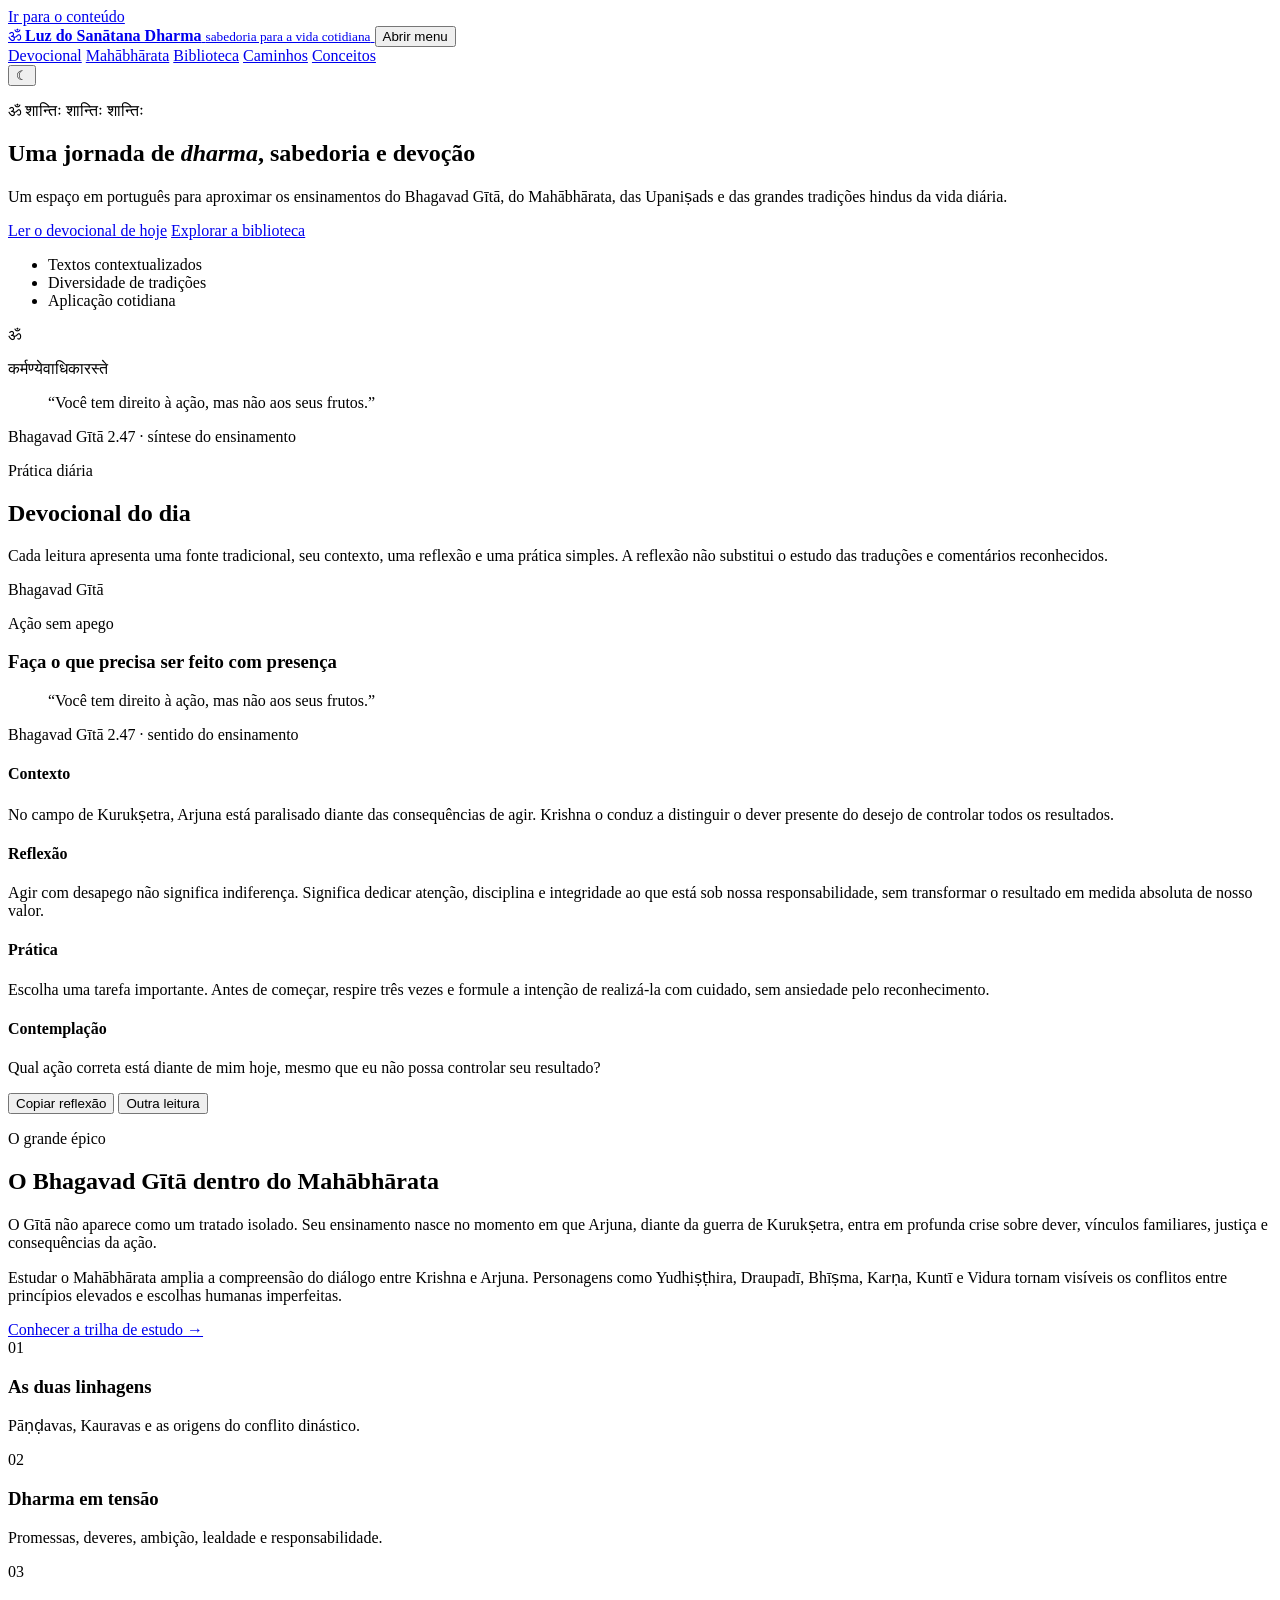
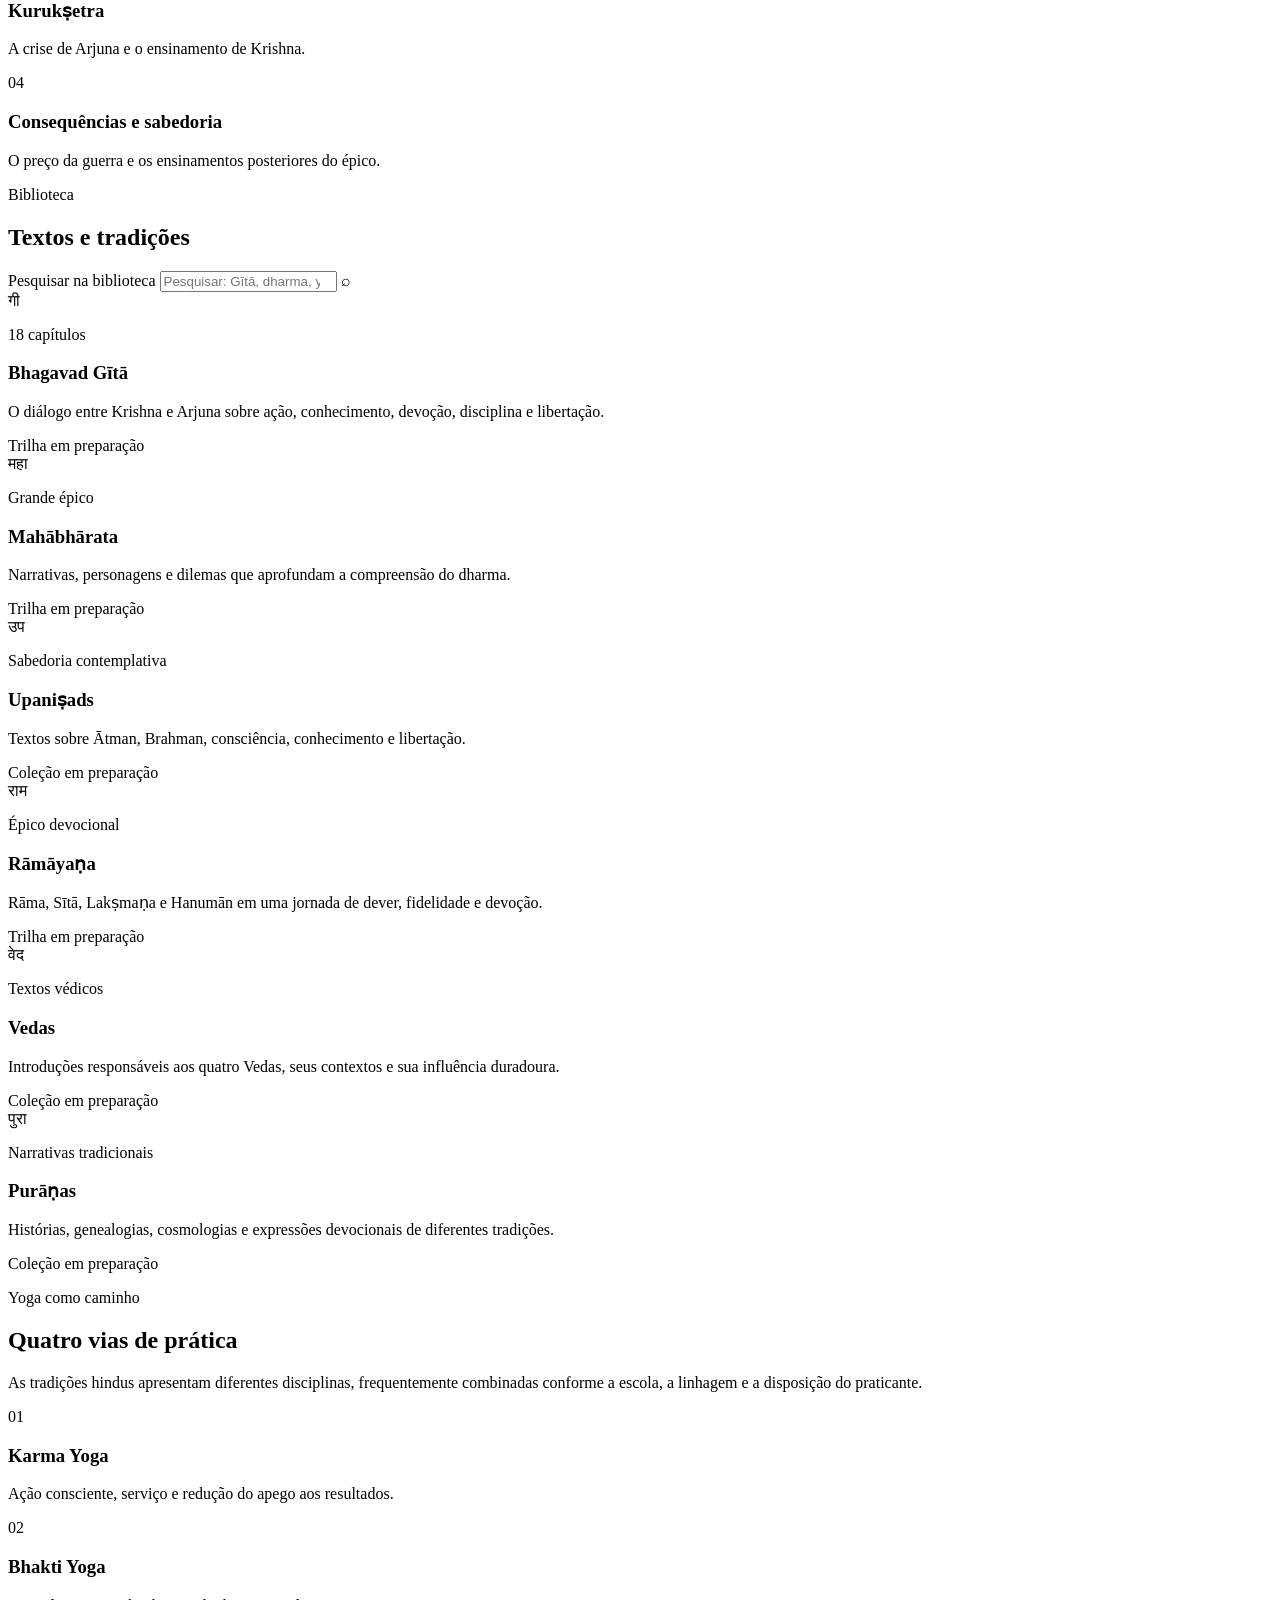
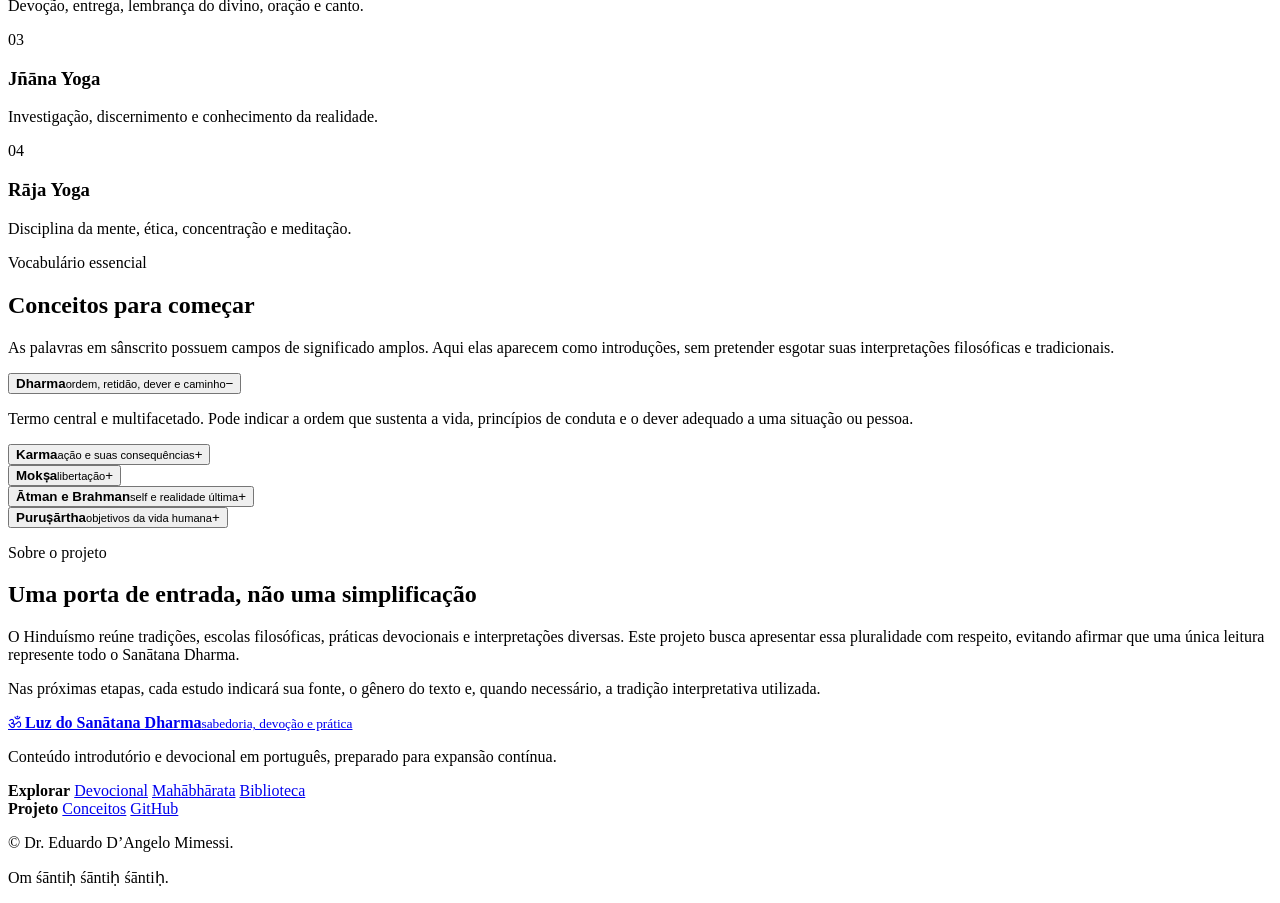
==== docs/index.html @ eaec91a0 "Cria a página inicial do portal hinduísta" ====
<!doctype html>
<html lang="pt-BR" data-theme="light">
<head>
  <meta charset="utf-8">
  <meta name="viewport" content="width=device-width, initial-scale=1">
  <meta name="theme-color" content="#5b1f2a">
  <meta name="description" content="Luz do Sanātana Dharma: devocionais e estudos sobre o Bhagavad Gītā, o Mahābhārata, as Upaniṣads, o Rāmāyaṇa e os caminhos do Hinduísmo.">
  <meta name="author" content="Dr. Eduardo D’Angelo Mimessi">
  <meta property="og:title" content="Luz do Sanātana Dharma">
  <meta property="og:description" content="Sabedoria hindu para estudo, devoção e prática cotidiana.">
  <meta property="og:type" content="website">
  <meta property="og:locale" content="pt_BR">
  <title>Luz do Sanātana Dharma</title>
  <link rel="manifest" href="manifest.webmanifest">
  <link rel="icon" href="icon.svg" type="image/svg+xml">
  <link rel="stylesheet" href="styles.css">
  <script defer src="app.js"></script>
</head>
<body>
  <a class="skip-link" href="#conteudo">Ir para o conteúdo</a>

  <header class="site-header" id="inicio">
    <div class="header-inner container">
      <a class="brand" href="#inicio" aria-label="Página inicial do Luz do Sanātana Dharma">
        <span class="brand-mark" aria-hidden="true">ॐ</span>
        <span>
          <strong>Luz do Sanātana Dharma</strong>
          <small>sabedoria para a vida cotidiana</small>
        </span>
      </a>

      <button class="menu-button" type="button" aria-controls="main-nav" aria-expanded="false">
        <span></span><span></span><span></span>
        <span class="sr-only">Abrir menu</span>
      </button>

      <nav class="main-nav" id="main-nav" aria-label="Navegação principal">
        <a href="#devocional">Devocional</a>
        <a href="#mahabharata">Mahābhārata</a>
        <a href="#biblioteca">Biblioteca</a>
        <a href="#caminhos">Caminhos</a>
        <a href="#conceitos">Conceitos</a>
      </nav>

      <button class="theme-button" type="button" aria-label="Alternar tema claro e escuro" title="Alternar tema">
        <span class="theme-icon" aria-hidden="true">☾</span>
      </button>
    </div>
  </header>

  <main id="conteudo">
    <section class="hero" aria-labelledby="hero-title">
      <div class="hero-pattern" aria-hidden="true"></div>
      <div class="container hero-grid">
        <div class="hero-copy">
          <p class="eyebrow">ॐ शान्तिः शान्तिः शान्तिः</p>
          <h1 id="hero-title">Uma jornada de <em>dharma</em>, sabedoria e devoção</h1>
          <p class="hero-lead">Um espaço em português para aproximar os ensinamentos do Bhagavad Gītā, do Mahābhārata, das Upaniṣads e das grandes tradições hindus da vida diária.</p>
          <div class="hero-actions">
            <a class="button button-primary" href="#devocional">Ler o devocional de hoje</a>
            <a class="button button-secondary" href="#biblioteca">Explorar a biblioteca</a>
          </div>
          <ul class="hero-principles" aria-label="Princípios do projeto">
            <li>Textos contextualizados</li>
            <li>Diversidade de tradições</li>
            <li>Aplicação cotidiana</li>
          </ul>
        </div>

        <aside class="hero-card" aria-label="Ensinamento em destaque">
          <div class="mandala" aria-hidden="true"><span>ॐ</span></div>
          <p class="sanskrit">कर्मण्येवाधिकारस्ते</p>
          <blockquote>
            “Você tem direito à ação, mas não aos seus frutos.”
          </blockquote>
          <p class="reference">Bhagavad Gītā 2.47 · síntese do ensinamento</p>
        </aside>
      </div>
    </section>

    <section class="section devotional-section" id="devocional" aria-labelledby="devotional-title">
      <div class="container">
        <div class="section-heading">
          <div>
            <p class="eyebrow">Prática diária</p>
            <h2 id="devotional-title">Devocional do dia</h2>
          </div>
          <p class="section-intro">Cada leitura apresenta uma fonte tradicional, seu contexto, uma reflexão e uma prática simples. A reflexão não substitui o estudo das traduções e comentários reconhecidos.</p>
        </div>

        <article class="devotional-card" aria-live="polite">
          <div class="devotional-meta">
            <span class="tag" id="devotional-source">Bhagavad Gītā</span>
            <time id="devotional-date"></time>
          </div>
          <div class="devotional-content">
            <p class="devotional-kicker" id="devotional-theme">Ação sem apego</p>
            <h3 id="devotional-heading">Faça o que precisa ser feito com presença</h3>
            <blockquote id="devotional-verse">“Você tem direito à ação, mas não aos seus frutos.”</blockquote>
            <p class="verse-reference" id="devotional-reference">Bhagavad Gītā 2.47 · sentido do ensinamento</p>

            <div class="devotional-grid">
              <div>
                <h4>Contexto</h4>
                <p id="devotional-context">No campo de Kurukṣetra, Arjuna está paralisado diante das consequências de agir. Krishna o conduz a distinguir o dever presente do desejo de controlar todos os resultados.</p>
              </div>
              <div>
                <h4>Reflexão</h4>
                <p id="devotional-reflection">Agir com desapego não significa indiferença. Significa dedicar atenção, disciplina e integridade ao que está sob nossa responsabilidade, sem transformar o resultado em medida absoluta de nosso valor.</p>
              </div>
              <div>
                <h4>Prática</h4>
                <p id="devotional-practice">Escolha uma tarefa importante. Antes de começar, respire três vezes e formule a intenção de realizá-la com cuidado, sem ansiedade pelo reconhecimento.</p>
              </div>
              <div>
                <h4>Contemplação</h4>
                <p id="devotional-question">Qual ação correta está diante de mim hoje, mesmo que eu não possa controlar seu resultado?</p>
              </div>
            </div>
          </div>
          <div class="devotional-actions">
            <button class="button button-secondary" id="copy-devotional" type="button">Copiar reflexão</button>
            <button class="button button-ghost" id="next-devotional" type="button">Outra leitura</button>
          </div>
        </article>
      </div>
    </section>

    <section class="section epic-section" id="mahabharata" aria-labelledby="epic-title">
      <div class="container epic-grid">
        <div class="epic-copy">
          <p class="eyebrow">O grande épico</p>
          <h2 id="epic-title">O Bhagavad Gītā dentro do Mahābhārata</h2>
          <p>O Gītā não aparece como um tratado isolado. Seu ensinamento nasce no momento em que Arjuna, diante da guerra de Kurukṣetra, entra em profunda crise sobre dever, vínculos familiares, justiça e consequências da ação.</p>
          <p>Estudar o Mahābhārata amplia a compreensão do diálogo entre Krishna e Arjuna. Personagens como Yudhiṣṭhira, Draupadī, Bhīṣma, Karṇa, Kuntī e Vidura tornam visíveis os conflitos entre princípios elevados e escolhas humanas imperfeitas.</p>
          <a class="text-link" href="#biblioteca">Conhecer a trilha de estudo <span aria-hidden="true">→</span></a>
        </div>

        <div class="epic-timeline" aria-label="Trilha introdutória do Mahābhārata">
          <article>
            <span>01</span>
            <div><h3>As duas linhagens</h3><p>Pāṇḍavas, Kauravas e as origens do conflito dinástico.</p></div>
          </article>
          <article>
            <span>02</span>
            <div><h3>Dharma em tensão</h3><p>Promessas, deveres, ambição, lealdade e responsabilidade.</p></div>
          </article>
          <article>
            <span>03</span>
            <div><h3>Kurukṣetra</h3><p>A crise de Arjuna e o ensinamento de Krishna.</p></div>
          </article>
          <article>
            <span>04</span>
            <div><h3>Consequências e sabedoria</h3><p>O preço da guerra e os ensinamentos posteriores do épico.</p></div>
          </article>
        </div>
      </div>
    </section>

    <section class="section library-section" id="biblioteca" aria-labelledby="library-title">
      <div class="container">
        <div class="section-heading library-heading">
          <div>
            <p class="eyebrow">Biblioteca</p>
            <h2 id="library-title">Textos e tradições</h2>
          </div>
          <label class="search-field">
            <span class="sr-only">Pesquisar na biblioteca</span>
            <input id="library-search" type="search" placeholder="Pesquisar: Gītā, dharma, yoga…" autocomplete="off">
            <span aria-hidden="true">⌕</span>
          </label>
        </div>

        <div class="library-grid" id="library-grid">
          <article class="library-card" data-search="bhagavad gita gītā krishna arjuna yoga kurukshetra">
            <span class="card-symbol" aria-hidden="true">गी</span>
            <p class="card-label">18 capítulos</p>
            <h3>Bhagavad Gītā</h3>
            <p>O diálogo entre Krishna e Arjuna sobre ação, conhecimento, devoção, disciplina e libertação.</p>
            <span class="status">Trilha em preparação</span>
          </article>

          <article class="library-card" data-search="mahabharata mahābhārata pandavas kauravas draupadi bhishma karna vidura">
            <span class="card-symbol" aria-hidden="true">महा</span>
            <p class="card-label">Grande épico</p>
            <h3>Mahābhārata</h3>
            <p>Narrativas, personagens e dilemas que aprofundam a compreensão do dharma.</p>
            <span class="status">Trilha em preparação</span>
          </article>

          <article class="library-card" data-search="upanishads upaniṣads atman brahman vedanta conhecimento">
            <span class="card-symbol" aria-hidden="true">उप</span>
            <p class="card-label">Sabedoria contemplativa</p>
            <h3>Upaniṣads</h3>
            <p>Textos sobre Ātman, Brahman, consciência, conhecimento e libertação.</p>
            <span class="status">Coleção em preparação</span>
          </article>

          <article class="library-card" data-search="ramayana rāmāyaṇa rama sita hanuman lakshmana bhakti serviço">
            <span class="card-symbol" aria-hidden="true">राम</span>
            <p class="card-label">Épico devocional</p>
            <h3>Rāmāyaṇa</h3>
            <p>Rāma, Sītā, Lakṣmaṇa e Hanumān em uma jornada de dever, fidelidade e devoção.</p>
            <span class="status">Trilha em preparação</span>
          </article>

          <article class="library-card" data-search="vedas rig sama yajur atharva mantra ritual conhecimento">
            <span class="card-symbol" aria-hidden="true">वेद</span>
            <p class="card-label">Textos védicos</p>
            <h3>Vedas</h3>
            <p>Introduções responsáveis aos quatro Vedas, seus contextos e sua influência duradoura.</p>
            <span class="status">Coleção em preparação</span>
          </article>

          <article class="library-card" data-search="puranas purāṇas shiva vishnu devi histórias tradição">
            <span class="card-symbol" aria-hidden="true">पुरा</span>
            <p class="card-label">Narrativas tradicionais</p>
            <h3>Purāṇas</h3>
            <p>Histórias, genealogias, cosmologias e expressões devocionais de diferentes tradições.</p>
            <span class="status">Coleção em preparação</span>
          </article>
        </div>
        <p class="empty-state" id="library-empty" hidden>Nenhum item encontrado. Tente outra palavra.</p>
      </div>
    </section>

    <section class="section paths-section" id="caminhos" aria-labelledby="paths-title">
      <div class="container">
        <div class="section-heading">
          <div>
            <p class="eyebrow">Yoga como caminho</p>
            <h2 id="paths-title">Quatro vias de prática</h2>
          </div>
          <p class="section-intro">As tradições hindus apresentam diferentes disciplinas, frequentemente combinadas conforme a escola, a linhagem e a disposição do praticante.</p>
        </div>

        <div class="paths-grid">
          <article><span>01</span><h3>Karma Yoga</h3><p>Ação consciente, serviço e redução do apego aos resultados.</p></article>
          <article><span>02</span><h3>Bhakti Yoga</h3><p>Devoção, entrega, lembrança do divino, oração e canto.</p></article>
          <article><span>03</span><h3>Jñāna Yoga</h3><p>Investigação, discernimento e conhecimento da realidade.</p></article>
          <article><span>04</span><h3>Rāja Yoga</h3><p>Disciplina da mente, ética, concentração e meditação.</p></article>
        </div>
      </div>
    </section>

    <section class="section concepts-section" id="conceitos" aria-labelledby="concepts-title">
      <div class="container concepts-layout">
        <div class="concepts-intro">
          <p class="eyebrow">Vocabulário essencial</p>
          <h2 id="concepts-title">Conceitos para começar</h2>
          <p>As palavras em sânscrito possuem campos de significado amplos. Aqui elas aparecem como introduções, sem pretender esgotar suas interpretações filosóficas e tradicionais.</p>
        </div>

        <div class="accordion" data-accordion>
          <article class="accordion-item">
            <button type="button" aria-expanded="true"><span><strong>Dharma</strong><small>ordem, retidão, dever e caminho</small></span><span>−</span></button>
            <div class="accordion-panel"><p>Termo central e multifacetado. Pode indicar a ordem que sustenta a vida, princípios de conduta e o dever adequado a uma situação ou pessoa.</p></div>
          </article>
          <article class="accordion-item">
            <button type="button" aria-expanded="false"><span><strong>Karma</strong><small>ação e suas consequências</small></span><span>+</span></button>
            <div class="accordion-panel" hidden><p>Refere-se à ação e à relação entre escolhas, intenções e consequências. Não deve ser reduzido a uma ideia simples de punição ou recompensa imediata.</p></div>
          </article>
          <article class="accordion-item">
            <button type="button" aria-expanded="false"><span><strong>Mokṣa</strong><small>libertação</small></span><span>+</span></button>
            <div class="accordion-panel" hidden><p>Libertação do ciclo de saṃsāra. Sua compreensão varia entre escolas como Advaita, Viśiṣṭādvaita, Dvaita e outras.</p></div>
          </article>
          <article class="accordion-item">
            <button type="button" aria-expanded="false"><span><strong>Ātman e Brahman</strong><small>self e realidade última</small></span><span>+</span></button>
            <div class="accordion-panel" hidden><p>Conceitos fundamentais das Upaniṣads e do Vedānta, interpretados de maneiras distintas pelas diferentes escolas filosóficas.</p></div>
          </article>
          <article class="accordion-item">
            <button type="button" aria-expanded="false"><span><strong>Puruṣārtha</strong><small>objetivos da vida humana</small></span><span>+</span></button>
            <div class="accordion-panel" hidden><p>Dharma, artha, kāma e mokṣa formam um modelo tradicional para compreender dever, prosperidade, prazer legítimo e libertação.</p></div>
          </article>
        </div>
      </div>
    </section>

    <section class="section about-section" aria-labelledby="about-title">
      <div class="container about-card">
        <div>
          <p class="eyebrow">Sobre o projeto</p>
          <h2 id="about-title">Uma porta de entrada, não uma simplificação</h2>
        </div>
        <div>
          <p>O Hinduísmo reúne tradições, escolas filosóficas, práticas devocionais e interpretações diversas. Este projeto busca apresentar essa pluralidade com respeito, evitando afirmar que uma única leitura represente todo o Sanātana Dharma.</p>
          <p>Nas próximas etapas, cada estudo indicará sua fonte, o gênero do texto e, quando necessário, a tradição interpretativa utilizada.</p>
        </div>
      </div>
    </section>
  </main>

  <footer class="site-footer">
    <div class="container footer-grid">
      <div>
        <a class="brand footer-brand" href="#inicio">
          <span class="brand-mark" aria-hidden="true">ॐ</span>
          <span><strong>Luz do Sanātana Dharma</strong><small>sabedoria, devoção e prática</small></span>
        </a>
        <p>Conteúdo introdutório e devocional em português, preparado para expansão contínua.</p>
      </div>
      <nav aria-label="Links do rodapé">
        <strong>Explorar</strong>
        <a href="#devocional">Devocional</a>
        <a href="#mahabharata">Mahābhārata</a>
        <a href="#biblioteca">Biblioteca</a>
      </nav>
      <nav aria-label="Informações do projeto">
        <strong>Projeto</strong>
        <a href="#conceitos">Conceitos</a>
        <a href="https://github.com/edumimessi/luzdosanatanadharma" rel="noopener noreferrer">GitHub</a>
      </nav>
    </div>
    <div class="container footer-bottom">
      <p>© <span id="current-year"></span> Dr. Eduardo D’Angelo Mimessi.</p>
      <p>Om śāntiḥ śāntiḥ śāntiḥ.</p>
    </div>
  </footer>

  <div class="toast" id="toast" role="status" aria-live="polite"></div>
</body>
</html>
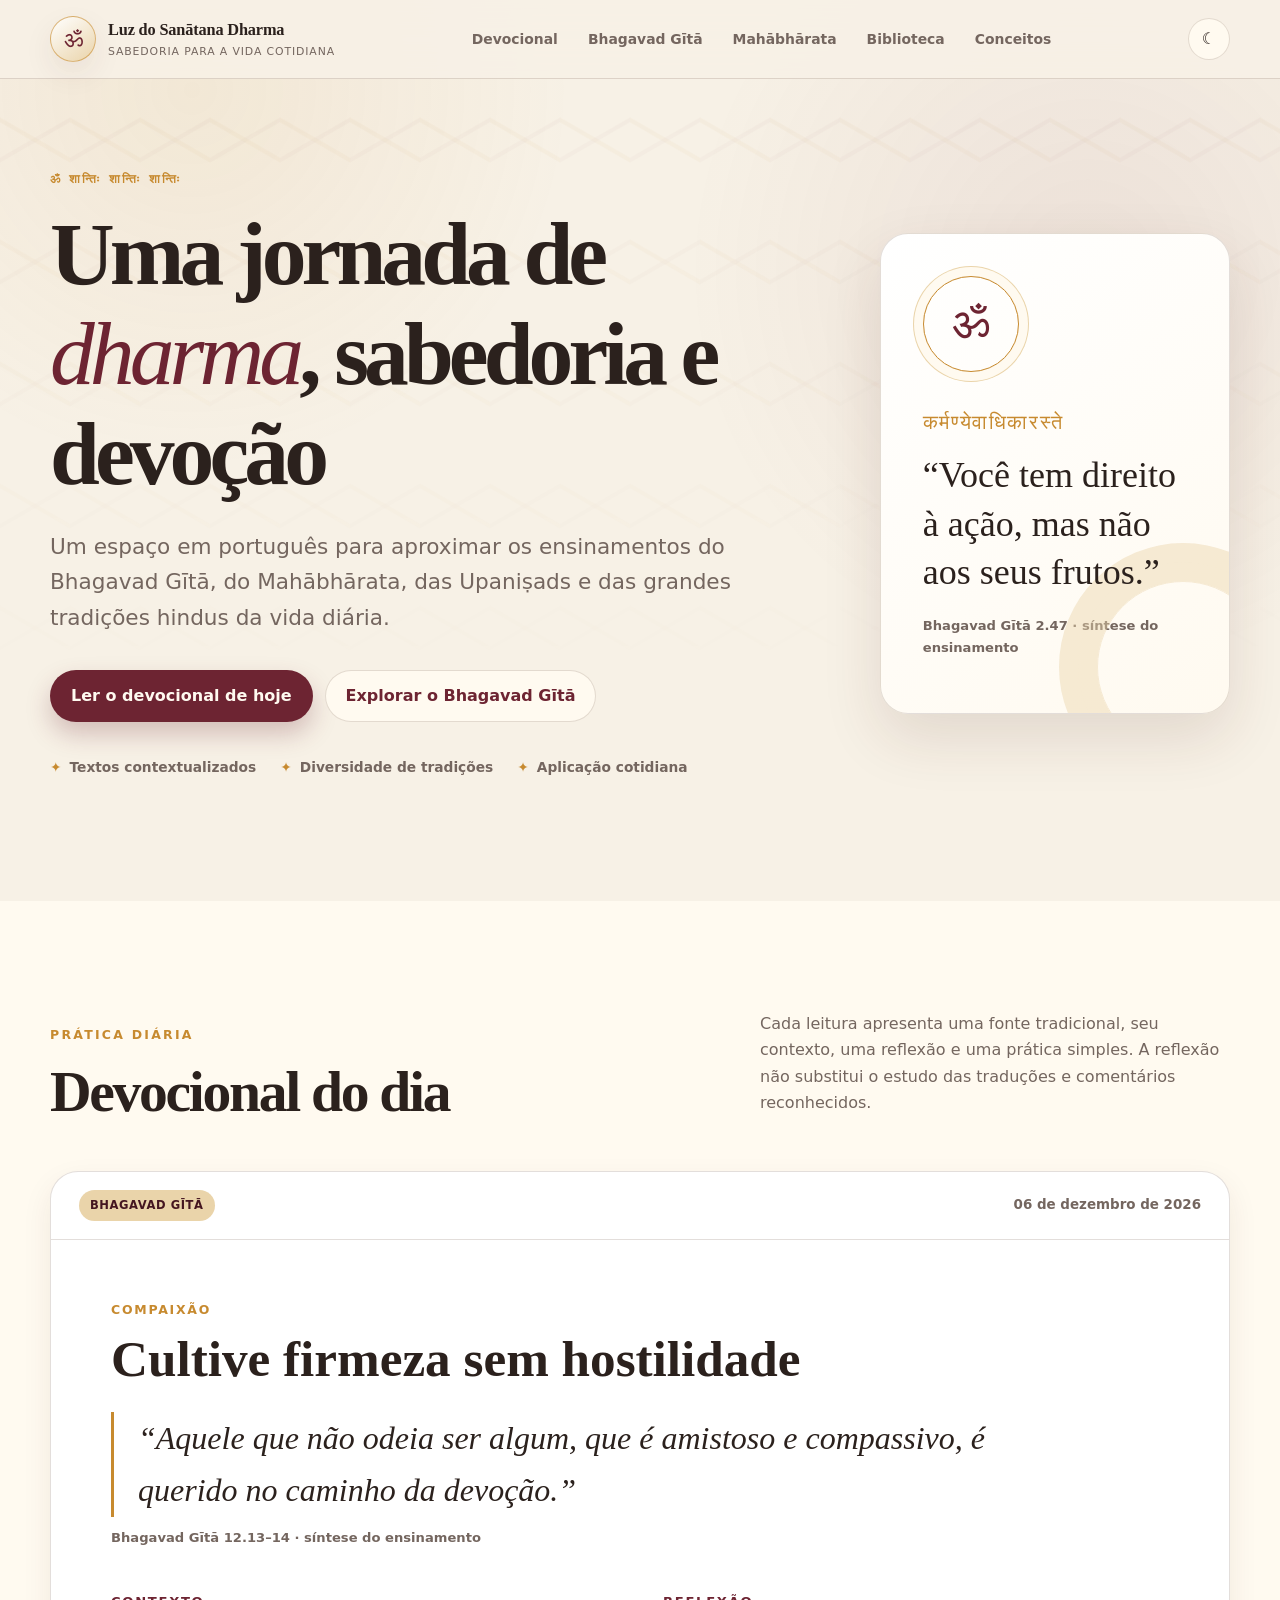
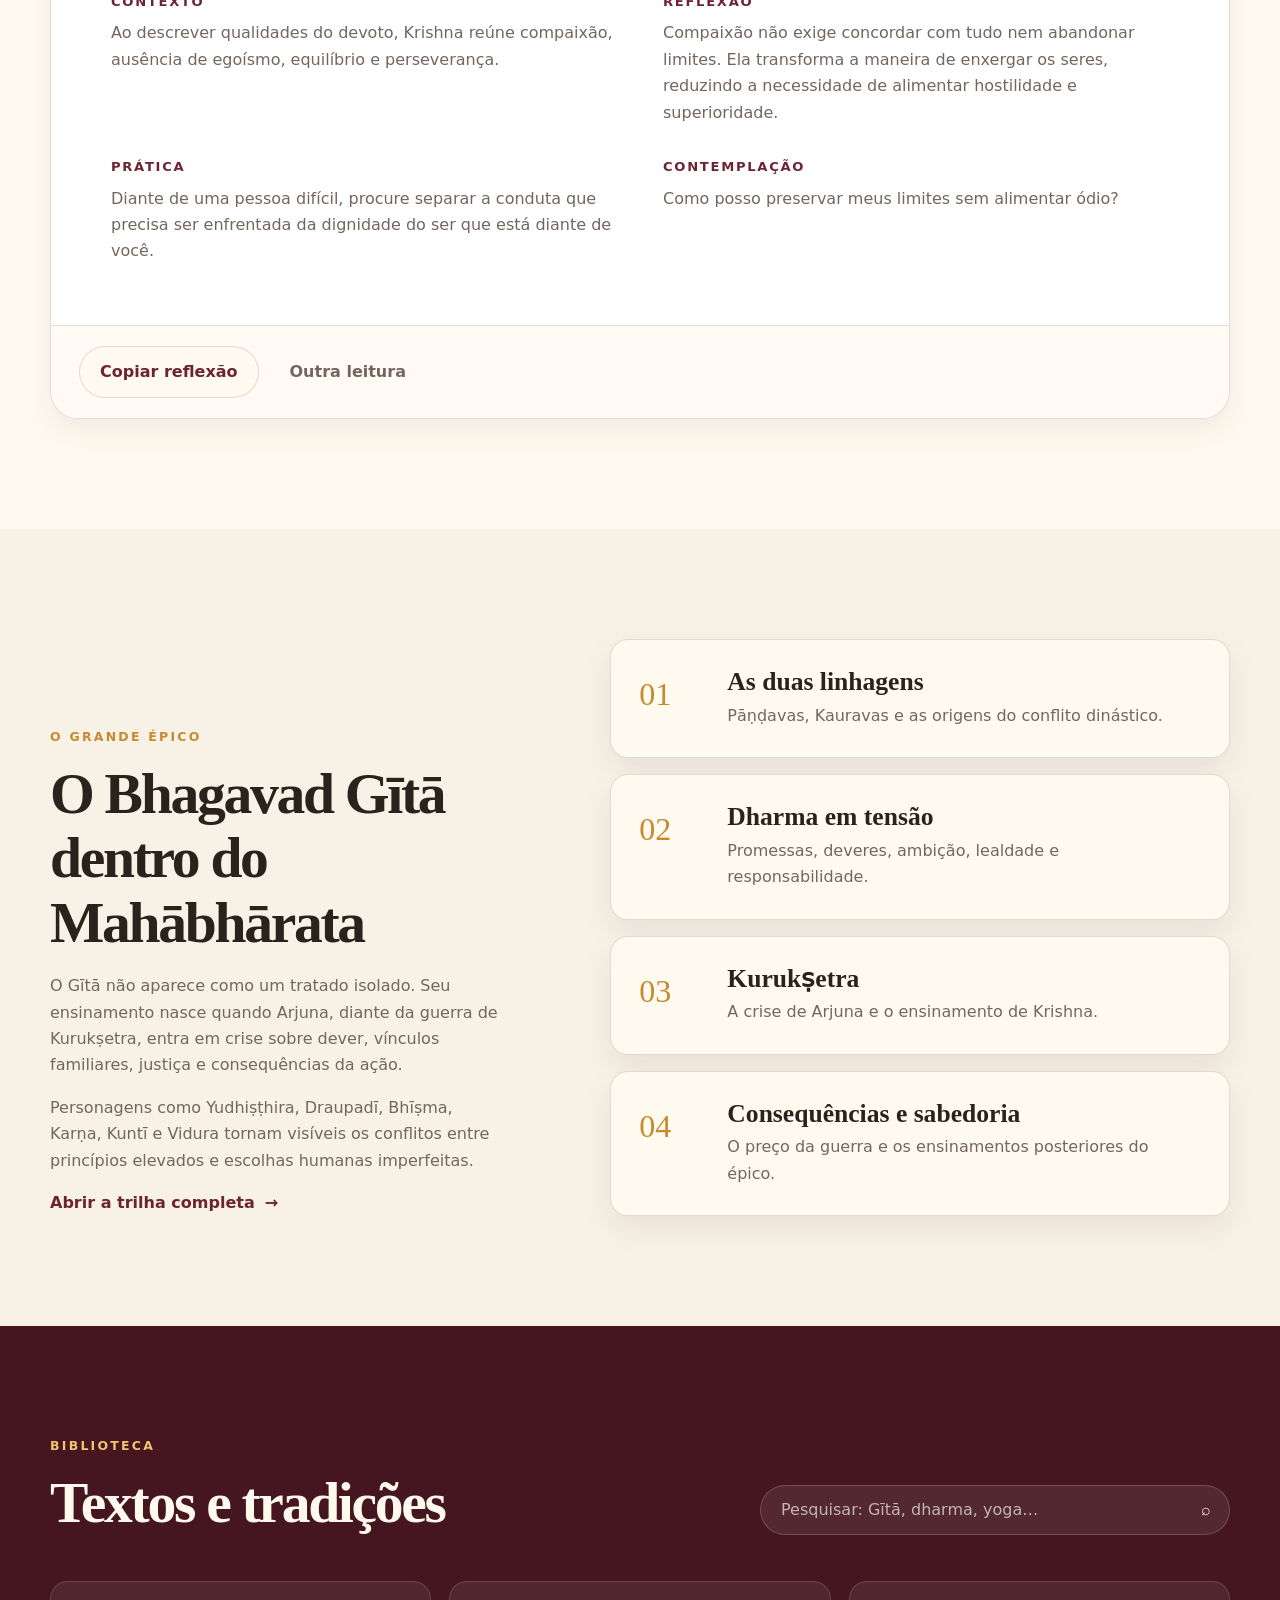
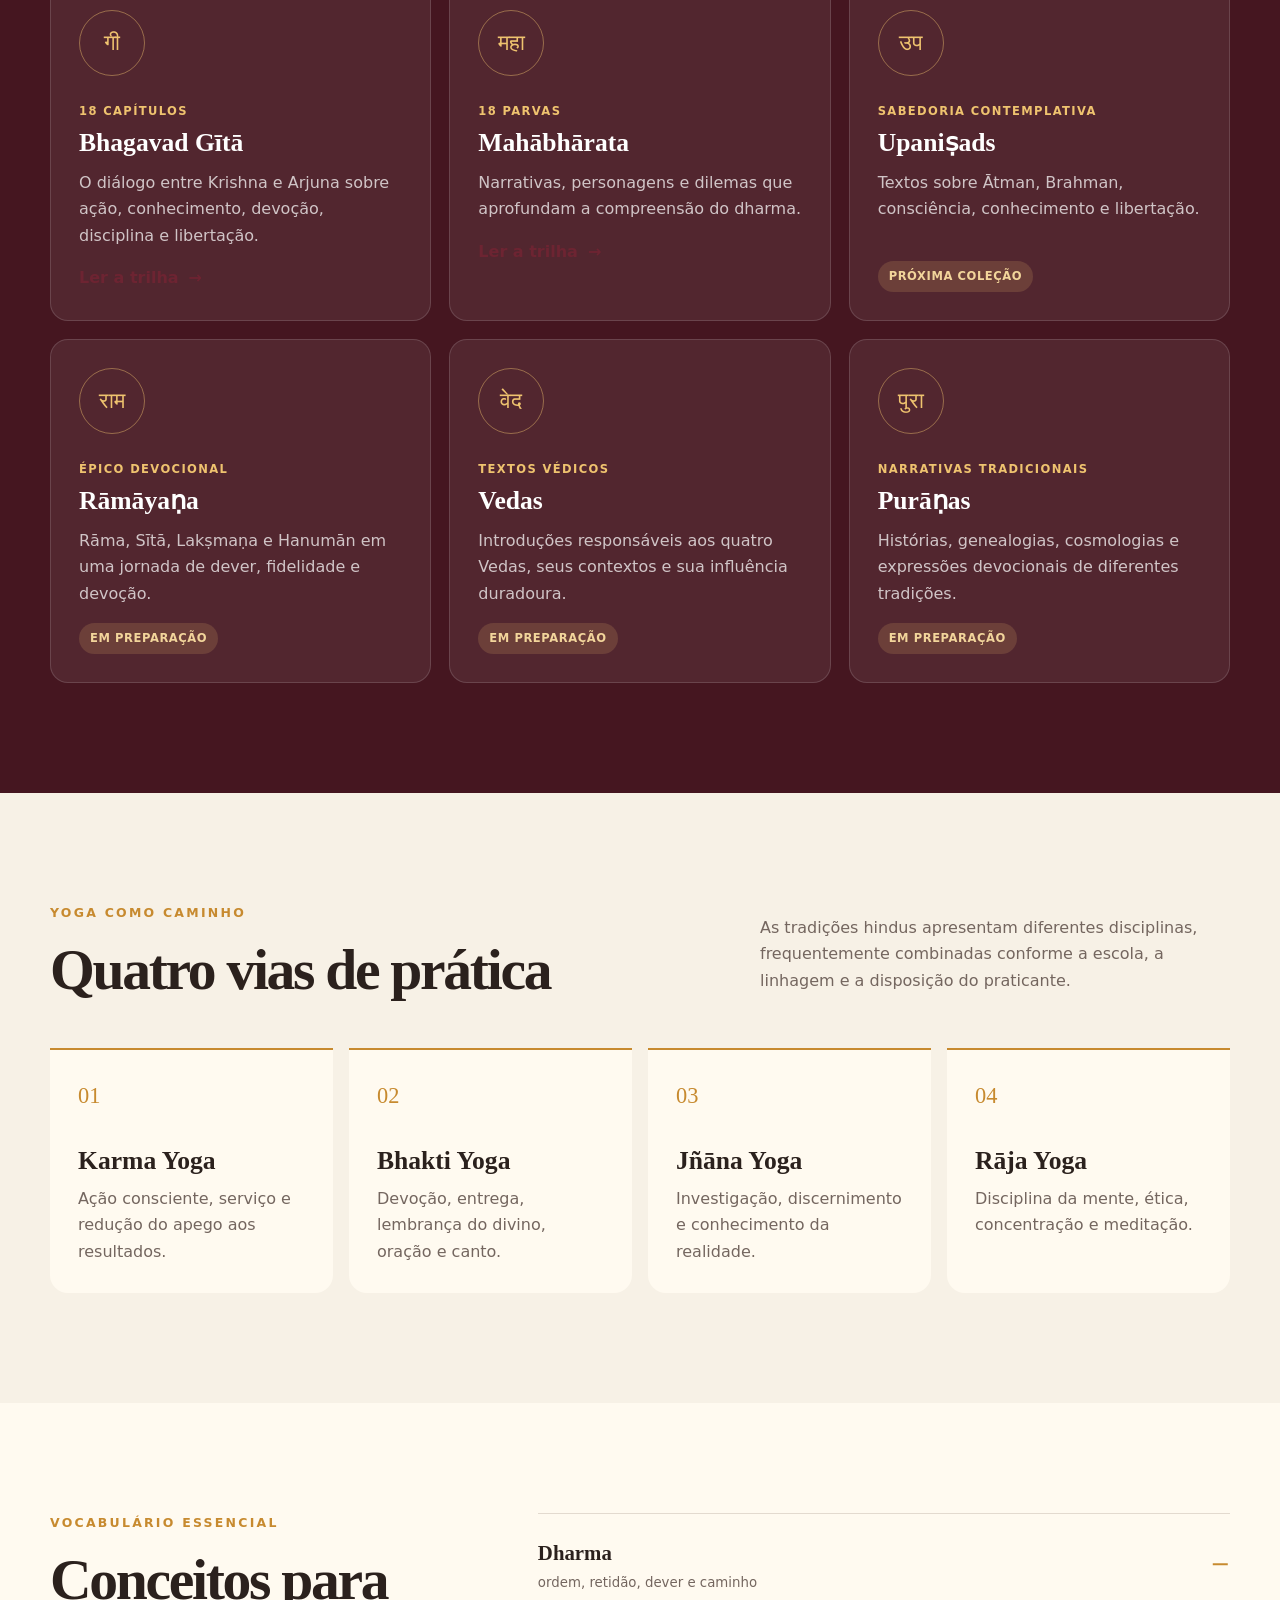
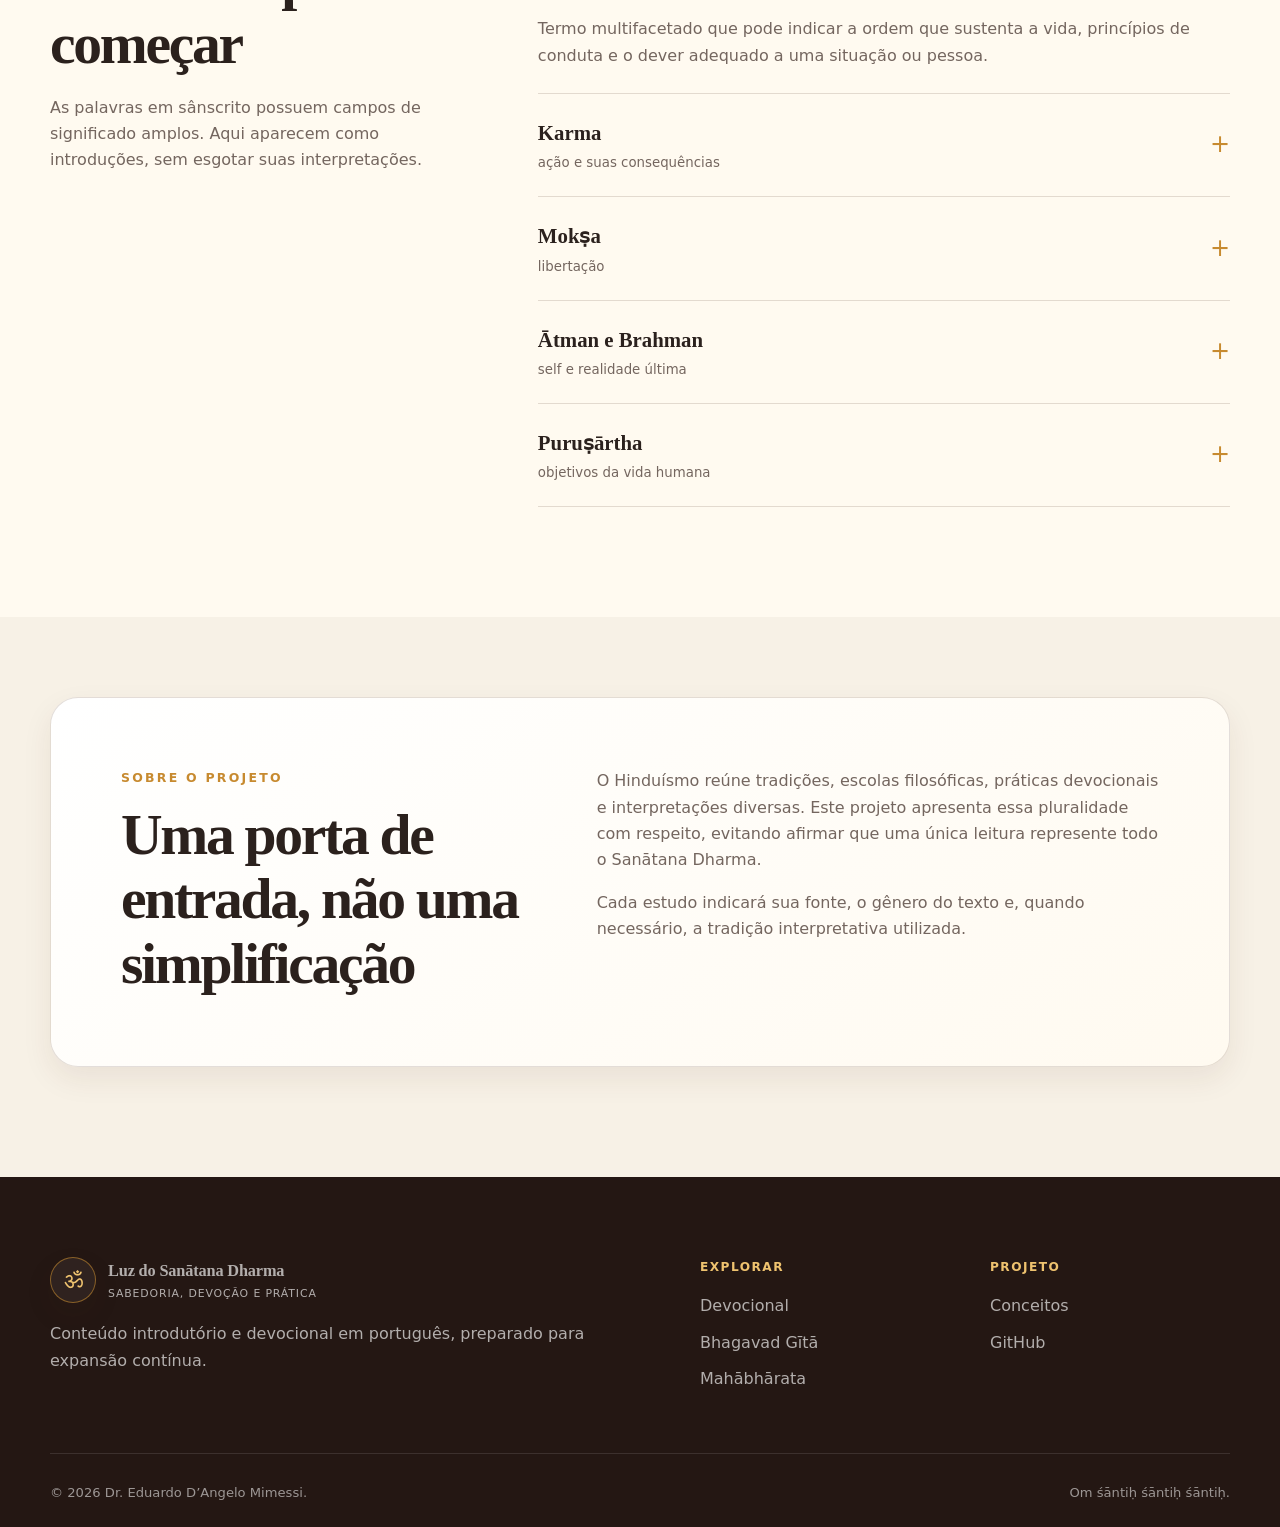
==== commit 42b92677: "Integrar trilhas do Gita e Mahabharata à página inicial" ====
--- a/docs/index.html
+++ b/docs/index.html
@@ -23,22 +23,18 @@
     <div class="header-inner container">
       <a class="brand" href="#inicio" aria-label="Página inicial do Luz do Sanātana Dharma">
         <span class="brand-mark" aria-hidden="true">ॐ</span>
-        <span>
-          <strong>Luz do Sanātana Dharma</strong>
-          <small>sabedoria para a vida cotidiana</small>
-        </span>
+        <span><strong>Luz do Sanātana Dharma</strong><small>sabedoria para a vida cotidiana</small></span>
       </a>
 
       <button class="menu-button" type="button" aria-controls="main-nav" aria-expanded="false">
-        <span></span><span></span><span></span>
-        <span class="sr-only">Abrir menu</span>
+        <span></span><span></span><span></span><span class="sr-only">Abrir menu</span>
       </button>
 
       <nav class="main-nav" id="main-nav" aria-label="Navegação principal">
         <a href="#devocional">Devocional</a>
-        <a href="#mahabharata">Mahābhārata</a>
+        <a href="gita.html">Bhagavad Gītā</a>
+        <a href="mahabharata.html">Mahābhārata</a>
         <a href="#biblioteca">Biblioteca</a>
-        <a href="#caminhos">Caminhos</a>
         <a href="#conceitos">Conceitos</a>
       </nav>
 
@@ -58,7 +54,7 @@
           <p class="hero-lead">Um espaço em português para aproximar os ensinamentos do Bhagavad Gītā, do Mahābhārata, das Upaniṣads e das grandes tradições hindus da vida diária.</p>
           <div class="hero-actions">
             <a class="button button-primary" href="#devocional">Ler o devocional de hoje</a>
-            <a class="button button-secondary" href="#biblioteca">Explorar a biblioteca</a>
+            <a class="button button-secondary" href="gita.html">Explorar o Bhagavad Gītā</a>
           </div>
           <ul class="hero-principles" aria-label="Princípios do projeto">
             <li>Textos contextualizados</li>
@@ -70,9 +66,7 @@
         <aside class="hero-card" aria-label="Ensinamento em destaque">
           <div class="mandala" aria-hidden="true"><span>ॐ</span></div>
           <p class="sanskrit">कर्मण्येवाधिकारस्ते</p>
-          <blockquote>
-            “Você tem direito à ação, mas não aos seus frutos.”
-          </blockquote>
+          <blockquote>“Você tem direito à ação, mas não aos seus frutos.”</blockquote>
           <p class="reference">Bhagavad Gītā 2.47 · síntese do ensinamento</p>
         </aside>
       </div>
@@ -81,41 +75,22 @@
     <section class="section devotional-section" id="devocional" aria-labelledby="devotional-title">
       <div class="container">
         <div class="section-heading">
-          <div>
-            <p class="eyebrow">Prática diária</p>
-            <h2 id="devotional-title">Devocional do dia</h2>
-          </div>
+          <div><p class="eyebrow">Prática diária</p><h2 id="devotional-title">Devocional do dia</h2></div>
           <p class="section-intro">Cada leitura apresenta uma fonte tradicional, seu contexto, uma reflexão e uma prática simples. A reflexão não substitui o estudo das traduções e comentários reconhecidos.</p>
         </div>
 
         <article class="devotional-card" aria-live="polite">
-          <div class="devotional-meta">
-            <span class="tag" id="devotional-source">Bhagavad Gītā</span>
-            <time id="devotional-date"></time>
-          </div>
+          <div class="devotional-meta"><span class="tag" id="devotional-source">Bhagavad Gītā</span><time id="devotional-date"></time></div>
           <div class="devotional-content">
             <p class="devotional-kicker" id="devotional-theme">Ação sem apego</p>
             <h3 id="devotional-heading">Faça o que precisa ser feito com presença</h3>
             <blockquote id="devotional-verse">“Você tem direito à ação, mas não aos seus frutos.”</blockquote>
             <p class="verse-reference" id="devotional-reference">Bhagavad Gītā 2.47 · sentido do ensinamento</p>
-
             <div class="devotional-grid">
-              <div>
-                <h4>Contexto</h4>
-                <p id="devotional-context">No campo de Kurukṣetra, Arjuna está paralisado diante das consequências de agir. Krishna o conduz a distinguir o dever presente do desejo de controlar todos os resultados.</p>
-              </div>
-              <div>
-                <h4>Reflexão</h4>
-                <p id="devotional-reflection">Agir com desapego não significa indiferença. Significa dedicar atenção, disciplina e integridade ao que está sob nossa responsabilidade, sem transformar o resultado em medida absoluta de nosso valor.</p>
-              </div>
-              <div>
-                <h4>Prática</h4>
-                <p id="devotional-practice">Escolha uma tarefa importante. Antes de começar, respire três vezes e formule a intenção de realizá-la com cuidado, sem ansiedade pelo reconhecimento.</p>
-              </div>
-              <div>
-                <h4>Contemplação</h4>
-                <p id="devotional-question">Qual ação correta está diante de mim hoje, mesmo que eu não possa controlar seu resultado?</p>
-              </div>
+              <div><h4>Contexto</h4><p id="devotional-context">No campo de Kurukṣetra, Arjuna está paralisado diante das consequências de agir. Krishna o conduz a distinguir o dever presente do desejo de controlar todos os resultados.</p></div>
+              <div><h4>Reflexão</h4><p id="devotional-reflection">Agir com desapego não significa indiferença. Significa dedicar atenção, disciplina e integridade ao que está sob nossa responsabilidade, sem transformar o resultado em medida absoluta de nosso valor.</p></div>
+              <div><h4>Prática</h4><p id="devotional-practice">Escolha uma tarefa importante. Antes de começar, respire três vezes e formule a intenção de realizá-la com cuidado, sem ansiedade pelo reconhecimento.</p></div>
+              <div><h4>Contemplação</h4><p id="devotional-question">Qual ação correta está diante de mim hoje, mesmo que eu não possa controlar seu resultado?</p></div>
             </div>
           </div>
           <div class="devotional-actions">
@@ -131,28 +106,16 @@
         <div class="epic-copy">
           <p class="eyebrow">O grande épico</p>
           <h2 id="epic-title">O Bhagavad Gītā dentro do Mahābhārata</h2>
-          <p>O Gītā não aparece como um tratado isolado. Seu ensinamento nasce no momento em que Arjuna, diante da guerra de Kurukṣetra, entra em profunda crise sobre dever, vínculos familiares, justiça e consequências da ação.</p>
-          <p>Estudar o Mahābhārata amplia a compreensão do diálogo entre Krishna e Arjuna. Personagens como Yudhiṣṭhira, Draupadī, Bhīṣma, Karṇa, Kuntī e Vidura tornam visíveis os conflitos entre princípios elevados e escolhas humanas imperfeitas.</p>
-          <a class="text-link" href="#biblioteca">Conhecer a trilha de estudo <span aria-hidden="true">→</span></a>
+          <p>O Gītā não aparece como um tratado isolado. Seu ensinamento nasce quando Arjuna, diante da guerra de Kurukṣetra, entra em crise sobre dever, vínculos familiares, justiça e consequências da ação.</p>
+          <p>Personagens como Yudhiṣṭhira, Draupadī, Bhīṣma, Karṇa, Kuntī e Vidura tornam visíveis os conflitos entre princípios elevados e escolhas humanas imperfeitas.</p>
+          <a class="text-link" href="mahabharata.html">Abrir a trilha completa <span aria-hidden="true">→</span></a>
         </div>
 
         <div class="epic-timeline" aria-label="Trilha introdutória do Mahābhārata">
-          <article>
-            <span>01</span>
-            <div><h3>As duas linhagens</h3><p>Pāṇḍavas, Kauravas e as origens do conflito dinástico.</p></div>
-          </article>
-          <article>
-            <span>02</span>
-            <div><h3>Dharma em tensão</h3><p>Promessas, deveres, ambição, lealdade e responsabilidade.</p></div>
-          </article>
-          <article>
-            <span>03</span>
-            <div><h3>Kurukṣetra</h3><p>A crise de Arjuna e o ensinamento de Krishna.</p></div>
-          </article>
-          <article>
-            <span>04</span>
-            <div><h3>Consequências e sabedoria</h3><p>O preço da guerra e os ensinamentos posteriores do épico.</p></div>
-          </article>
+          <article><span>01</span><div><h3>As duas linhagens</h3><p>Pāṇḍavas, Kauravas e as origens do conflito dinástico.</p></div></article>
+          <article><span>02</span><div><h3>Dharma em tensão</h3><p>Promessas, deveres, ambição, lealdade e responsabilidade.</p></div></article>
+          <article><span>03</span><div><h3>Kurukṣetra</h3><p>A crise de Arjuna e o ensinamento de Krishna.</p></div></article>
+          <article><span>04</span><div><h3>Consequências e sabedoria</h3><p>O preço da guerra e os ensinamentos posteriores do épico.</p></div></article>
         </div>
       </div>
     </section>
@@ -160,64 +123,41 @@
     <section class="section library-section" id="biblioteca" aria-labelledby="library-title">
       <div class="container">
         <div class="section-heading library-heading">
-          <div>
-            <p class="eyebrow">Biblioteca</p>
-            <h2 id="library-title">Textos e tradições</h2>
-          </div>
-          <label class="search-field">
-            <span class="sr-only">Pesquisar na biblioteca</span>
-            <input id="library-search" type="search" placeholder="Pesquisar: Gītā, dharma, yoga…" autocomplete="off">
-            <span aria-hidden="true">⌕</span>
-          </label>
+          <div><p class="eyebrow">Biblioteca</p><h2 id="library-title">Textos e tradições</h2></div>
+          <label class="search-field"><span class="sr-only">Pesquisar na biblioteca</span><input id="library-search" type="search" placeholder="Pesquisar: Gītā, dharma, yoga…" autocomplete="off"><span aria-hidden="true">⌕</span></label>
         </div>
 
         <div class="library-grid" id="library-grid">
           <article class="library-card" data-search="bhagavad gita gītā krishna arjuna yoga kurukshetra">
-            <span class="card-symbol" aria-hidden="true">गी</span>
-            <p class="card-label">18 capítulos</p>
-            <h3>Bhagavad Gītā</h3>
+            <span class="card-symbol" aria-hidden="true">गी</span><p class="card-label">18 capítulos</p><h3>Bhagavad Gītā</h3>
             <p>O diálogo entre Krishna e Arjuna sobre ação, conhecimento, devoção, disciplina e libertação.</p>
-            <span class="status">Trilha em preparação</span>
+            <a class="text-link" href="gita.html">Ler a trilha <span aria-hidden="true">→</span></a>
           </article>
 
           <article class="library-card" data-search="mahabharata mahābhārata pandavas kauravas draupadi bhishma karna vidura">
-            <span class="card-symbol" aria-hidden="true">महा</span>
-            <p class="card-label">Grande épico</p>
-            <h3>Mahābhārata</h3>
+            <span class="card-symbol" aria-hidden="true">महा</span><p class="card-label">18 parvas</p><h3>Mahābhārata</h3>
             <p>Narrativas, personagens e dilemas que aprofundam a compreensão do dharma.</p>
-            <span class="status">Trilha em preparação</span>
+            <a class="text-link" href="mahabharata.html">Ler a trilha <span aria-hidden="true">→</span></a>
           </article>
 
           <article class="library-card" data-search="upanishads upaniṣads atman brahman vedanta conhecimento">
-            <span class="card-symbol" aria-hidden="true">उप</span>
-            <p class="card-label">Sabedoria contemplativa</p>
-            <h3>Upaniṣads</h3>
-            <p>Textos sobre Ātman, Brahman, consciência, conhecimento e libertação.</p>
-            <span class="status">Coleção em preparação</span>
+            <span class="card-symbol" aria-hidden="true">उप</span><p class="card-label">Sabedoria contemplativa</p><h3>Upaniṣads</h3>
+            <p>Textos sobre Ātman, Brahman, consciência, conhecimento e libertação.</p><span class="status">Próxima coleção</span>
           </article>
 
           <article class="library-card" data-search="ramayana rāmāyaṇa rama sita hanuman lakshmana bhakti serviço">
-            <span class="card-symbol" aria-hidden="true">राम</span>
-            <p class="card-label">Épico devocional</p>
-            <h3>Rāmāyaṇa</h3>
-            <p>Rāma, Sītā, Lakṣmaṇa e Hanumān em uma jornada de dever, fidelidade e devoção.</p>
-            <span class="status">Trilha em preparação</span>
+            <span class="card-symbol" aria-hidden="true">राम</span><p class="card-label">Épico devocional</p><h3>Rāmāyaṇa</h3>
+            <p>Rāma, Sītā, Lakṣmaṇa e Hanumān em uma jornada de dever, fidelidade e devoção.</p><span class="status">Em preparação</span>
           </article>
 
           <article class="library-card" data-search="vedas rig sama yajur atharva mantra ritual conhecimento">
-            <span class="card-symbol" aria-hidden="true">वेद</span>
-            <p class="card-label">Textos védicos</p>
-            <h3>Vedas</h3>
-            <p>Introduções responsáveis aos quatro Vedas, seus contextos e sua influência duradoura.</p>
-            <span class="status">Coleção em preparação</span>
+            <span class="card-symbol" aria-hidden="true">वेद</span><p class="card-label">Textos védicos</p><h3>Vedas</h3>
+            <p>Introduções responsáveis aos quatro Vedas, seus contextos e sua influência duradoura.</p><span class="status">Em preparação</span>
           </article>
 
           <article class="library-card" data-search="puranas purāṇas shiva vishnu devi histórias tradição">
-            <span class="card-symbol" aria-hidden="true">पुरा</span>
-            <p class="card-label">Narrativas tradicionais</p>
-            <h3>Purāṇas</h3>
-            <p>Histórias, genealogias, cosmologias e expressões devocionais de diferentes tradições.</p>
-            <span class="status">Coleção em preparação</span>
+            <span class="card-symbol" aria-hidden="true">पुरा</span><p class="card-label">Narrativas tradicionais</p><h3>Purāṇas</h3>
+            <p>Histórias, genealogias, cosmologias e expressões devocionais de diferentes tradições.</p><span class="status">Em preparação</span>
           </article>
         </div>
         <p class="empty-state" id="library-empty" hidden>Nenhum item encontrado. Tente outra palavra.</p>
@@ -227,13 +167,9 @@
     <section class="section paths-section" id="caminhos" aria-labelledby="paths-title">
       <div class="container">
         <div class="section-heading">
-          <div>
-            <p class="eyebrow">Yoga como caminho</p>
-            <h2 id="paths-title">Quatro vias de prática</h2>
-          </div>
+          <div><p class="eyebrow">Yoga como caminho</p><h2 id="paths-title">Quatro vias de prática</h2></div>
           <p class="section-intro">As tradições hindus apresentam diferentes disciplinas, frequentemente combinadas conforme a escola, a linhagem e a disposição do praticante.</p>
         </div>
-
         <div class="paths-grid">
           <article><span>01</span><h3>Karma Yoga</h3><p>Ação consciente, serviço e redução do apego aos resultados.</p></article>
           <article><span>02</span><h3>Bhakti Yoga</h3><p>Devoção, entrega, lembrança do divino, oração e canto.</p></article>
@@ -245,76 +181,32 @@
 
     <section class="section concepts-section" id="conceitos" aria-labelledby="concepts-title">
       <div class="container concepts-layout">
-        <div class="concepts-intro">
-          <p class="eyebrow">Vocabulário essencial</p>
-          <h2 id="concepts-title">Conceitos para começar</h2>
-          <p>As palavras em sânscrito possuem campos de significado amplos. Aqui elas aparecem como introduções, sem pretender esgotar suas interpretações filosóficas e tradicionais.</p>
-        </div>
-
+        <div class="concepts-intro"><p class="eyebrow">Vocabulário essencial</p><h2 id="concepts-title">Conceitos para começar</h2><p>As palavras em sânscrito possuem campos de significado amplos. Aqui aparecem como introduções, sem esgotar suas interpretações.</p></div>
         <div class="accordion" data-accordion>
-          <article class="accordion-item">
-            <button type="button" aria-expanded="true"><span><strong>Dharma</strong><small>ordem, retidão, dever e caminho</small></span><span>−</span></button>
-            <div class="accordion-panel"><p>Termo central e multifacetado. Pode indicar a ordem que sustenta a vida, princípios de conduta e o dever adequado a uma situação ou pessoa.</p></div>
-          </article>
-          <article class="accordion-item">
-            <button type="button" aria-expanded="false"><span><strong>Karma</strong><small>ação e suas consequências</small></span><span>+</span></button>
-            <div class="accordion-panel" hidden><p>Refere-se à ação e à relação entre escolhas, intenções e consequências. Não deve ser reduzido a uma ideia simples de punição ou recompensa imediata.</p></div>
-          </article>
-          <article class="accordion-item">
-            <button type="button" aria-expanded="false"><span><strong>Mokṣa</strong><small>libertação</small></span><span>+</span></button>
-            <div class="accordion-panel" hidden><p>Libertação do ciclo de saṃsāra. Sua compreensão varia entre escolas como Advaita, Viśiṣṭādvaita, Dvaita e outras.</p></div>
-          </article>
-          <article class="accordion-item">
-            <button type="button" aria-expanded="false"><span><strong>Ātman e Brahman</strong><small>self e realidade última</small></span><span>+</span></button>
-            <div class="accordion-panel" hidden><p>Conceitos fundamentais das Upaniṣads e do Vedānta, interpretados de maneiras distintas pelas diferentes escolas filosóficas.</p></div>
-          </article>
-          <article class="accordion-item">
-            <button type="button" aria-expanded="false"><span><strong>Puruṣārtha</strong><small>objetivos da vida humana</small></span><span>+</span></button>
-            <div class="accordion-panel" hidden><p>Dharma, artha, kāma e mokṣa formam um modelo tradicional para compreender dever, prosperidade, prazer legítimo e libertação.</p></div>
-          </article>
+          <article class="accordion-item"><button type="button" aria-expanded="true"><span><strong>Dharma</strong><small>ordem, retidão, dever e caminho</small></span><span>−</span></button><div class="accordion-panel"><p>Termo multifacetado que pode indicar a ordem que sustenta a vida, princípios de conduta e o dever adequado a uma situação ou pessoa.</p></div></article>
+          <article class="accordion-item"><button type="button" aria-expanded="false"><span><strong>Karma</strong><small>ação e suas consequências</small></span><span>+</span></button><div class="accordion-panel" hidden><p>Refere-se à ação e à relação entre escolhas, intenções e consequências. Não deve ser reduzido a punição ou recompensa imediata.</p></div></article>
+          <article class="accordion-item"><button type="button" aria-expanded="false"><span><strong>Mokṣa</strong><small>libertação</small></span><span>+</span></button><div class="accordion-panel" hidden><p>Libertação do ciclo de saṃsāra. Sua compreensão varia entre escolas como Advaita, Viśiṣṭādvaita e Dvaita.</p></div></article>
+          <article class="accordion-item"><button type="button" aria-expanded="false"><span><strong>Ātman e Brahman</strong><small>self e realidade última</small></span><span>+</span></button><div class="accordion-panel" hidden><p>Conceitos fundamentais das Upaniṣads e do Vedānta, interpretados de maneiras distintas pelas escolas filosóficas.</p></div></article>
+          <article class="accordion-item"><button type="button" aria-expanded="false"><span><strong>Puruṣārtha</strong><small>objetivos da vida humana</small></span><span>+</span></button><div class="accordion-panel" hidden><p>Dharma, artha, kāma e mokṣa articulam dever, prosperidade, prazer legítimo e libertação.</p></div></article>
         </div>
       </div>
     </section>
 
     <section class="section about-section" aria-labelledby="about-title">
       <div class="container about-card">
-        <div>
-          <p class="eyebrow">Sobre o projeto</p>
-          <h2 id="about-title">Uma porta de entrada, não uma simplificação</h2>
-        </div>
-        <div>
-          <p>O Hinduísmo reúne tradições, escolas filosóficas, práticas devocionais e interpretações diversas. Este projeto busca apresentar essa pluralidade com respeito, evitando afirmar que uma única leitura represente todo o Sanātana Dharma.</p>
-          <p>Nas próximas etapas, cada estudo indicará sua fonte, o gênero do texto e, quando necessário, a tradição interpretativa utilizada.</p>
-        </div>
+        <div><p class="eyebrow">Sobre o projeto</p><h2 id="about-title">Uma porta de entrada, não uma simplificação</h2></div>
+        <div><p>O Hinduísmo reúne tradições, escolas filosóficas, práticas devocionais e interpretações diversas. Este projeto apresenta essa pluralidade com respeito, evitando afirmar que uma única leitura represente todo o Sanātana Dharma.</p><p>Cada estudo indicará sua fonte, o gênero do texto e, quando necessário, a tradição interpretativa utilizada.</p></div>
       </div>
     </section>
   </main>
 
   <footer class="site-footer">
     <div class="container footer-grid">
-      <div>
-        <a class="brand footer-brand" href="#inicio">
-          <span class="brand-mark" aria-hidden="true">ॐ</span>
-          <span><strong>Luz do Sanātana Dharma</strong><small>sabedoria, devoção e prática</small></span>
-        </a>
-        <p>Conteúdo introdutório e devocional em português, preparado para expansão contínua.</p>
-      </div>
-      <nav aria-label="Links do rodapé">
-        <strong>Explorar</strong>
-        <a href="#devocional">Devocional</a>
-        <a href="#mahabharata">Mahābhārata</a>
-        <a href="#biblioteca">Biblioteca</a>
-      </nav>
-      <nav aria-label="Informações do projeto">
-        <strong>Projeto</strong>
-        <a href="#conceitos">Conceitos</a>
-        <a href="https://github.com/edumimessi/luzdosanatanadharma" rel="noopener noreferrer">GitHub</a>
-      </nav>
+      <div><a class="brand footer-brand" href="#inicio"><span class="brand-mark" aria-hidden="true">ॐ</span><span><strong>Luz do Sanātana Dharma</strong><small>sabedoria, devoção e prática</small></span></a><p>Conteúdo introdutório e devocional em português, preparado para expansão contínua.</p></div>
+      <nav aria-label="Links do rodapé"><strong>Explorar</strong><a href="#devocional">Devocional</a><a href="gita.html">Bhagavad Gītā</a><a href="mahabharata.html">Mahābhārata</a></nav>
+      <nav aria-label="Informações do projeto"><strong>Projeto</strong><a href="#conceitos">Conceitos</a><a href="https://github.com/edumimessi/luzdosanatanadharma" rel="noopener noreferrer">GitHub</a></nav>
     </div>
-    <div class="container footer-bottom">
-      <p>© <span id="current-year"></span> Dr. Eduardo D’Angelo Mimessi.</p>
-      <p>Om śāntiḥ śāntiḥ śāntiḥ.</p>
-    </div>
+    <div class="container footer-bottom"><p>© <span id="current-year"></span> Dr. Eduardo D’Angelo Mimessi.</p><p>Om śāntiḥ śāntiḥ śāntiḥ.</p></div>
   </footer>
 
   <div class="toast" id="toast" role="status" aria-live="polite"></div>
--- a/docs/styles.css
+++ b/docs/styles.css
@@ -0,0 +1,1075 @@
+:root {
+  --bg: #f7f1e6;
+  --surface: #fffaf0;
+  --surface-strong: #ffffff;
+  --text: #2b211d;
+  --muted: #74665f;
+  --primary: #6d2432;
+  --primary-dark: #451620;
+  --accent: #c78a2f;
+  --accent-soft: #ead4aa;
+  --border: rgba(84, 49, 34, 0.16);
+  --shadow: 0 24px 60px rgba(72, 37, 28, 0.12);
+  --shadow-soft: 0 12px 30px rgba(72, 37, 28, 0.08);
+  --radius-lg: 28px;
+  --radius-md: 18px;
+  --radius-sm: 12px;
+  --container: 1180px;
+  --serif: Georgia, "Times New Roman", serif;
+  --sans: Inter, ui-sans-serif, system-ui, -apple-system, BlinkMacSystemFont, "Segoe UI", sans-serif;
+}
+
+html[data-theme="dark"] {
+  --bg: #191311;
+  --surface: #241b18;
+  --surface-strong: #2d221e;
+  --text: #f6ead8;
+  --muted: #c3b3a8;
+  --primary: #d18a97;
+  --primary-dark: #f0bbc4;
+  --accent: #e3b45f;
+  --accent-soft: #493b26;
+  --border: rgba(255, 239, 214, 0.13);
+  --shadow: 0 24px 60px rgba(0, 0, 0, 0.35);
+  --shadow-soft: 0 12px 30px rgba(0, 0, 0, 0.25);
+}
+
+* {
+  box-sizing: border-box;
+}
+
+html {
+  scroll-behavior: smooth;
+  scroll-padding-top: 90px;
+}
+
+body {
+  margin: 0;
+  min-width: 320px;
+  background: var(--bg);
+  color: var(--text);
+  font-family: var(--sans);
+  line-height: 1.65;
+  transition: background-color 0.25s ease, color 0.25s ease;
+}
+
+body::before {
+  content: "";
+  position: fixed;
+  inset: 0;
+  z-index: -2;
+  pointer-events: none;
+  background:
+    radial-gradient(circle at 15% 10%, rgba(199, 138, 47, 0.09), transparent 28%),
+    radial-gradient(circle at 85% 30%, rgba(109, 36, 50, 0.08), transparent 32%);
+}
+
+button,
+input {
+  font: inherit;
+}
+
+button,
+a {
+  -webkit-tap-highlight-color: transparent;
+}
+
+a {
+  color: inherit;
+}
+
+img,
+svg {
+  display: block;
+  max-width: 100%;
+}
+
+h1,
+h2,
+h3,
+h4,
+p {
+  margin-top: 0;
+}
+
+h1,
+h2,
+h3 {
+  font-family: var(--serif);
+  font-weight: 600;
+  line-height: 1.12;
+}
+
+h1 {
+  max-width: 760px;
+  margin-bottom: 24px;
+  font-size: clamp(3rem, 7vw, 6.6rem);
+  letter-spacing: -0.055em;
+}
+
+h1 em {
+  color: var(--primary);
+  font-weight: 500;
+}
+
+h2 {
+  margin-bottom: 18px;
+  font-size: clamp(2.2rem, 4.5vw, 4.2rem);
+  letter-spacing: -0.04em;
+}
+
+h3 {
+  font-size: clamp(1.35rem, 2vw, 1.8rem);
+}
+
+p {
+  color: var(--muted);
+}
+
+.container {
+  width: min(calc(100% - 40px), var(--container));
+  margin-inline: auto;
+}
+
+.section {
+  padding: 110px 0;
+}
+
+.eyebrow {
+  margin-bottom: 14px;
+  color: var(--accent);
+  font-size: 0.78rem;
+  font-weight: 800;
+  letter-spacing: 0.18em;
+  text-transform: uppercase;
+}
+
+.sr-only {
+  position: absolute;
+  width: 1px;
+  height: 1px;
+  padding: 0;
+  margin: -1px;
+  overflow: hidden;
+  clip: rect(0, 0, 0, 0);
+  white-space: nowrap;
+  border: 0;
+}
+
+.skip-link {
+  position: fixed;
+  top: 12px;
+  left: 12px;
+  z-index: 999;
+  padding: 10px 14px;
+  border-radius: 8px;
+  background: var(--primary-dark);
+  color: white;
+  transform: translateY(-160%);
+  transition: transform 0.2s ease;
+}
+
+.skip-link:focus {
+  transform: translateY(0);
+}
+
+.site-header {
+  position: sticky;
+  top: 0;
+  z-index: 50;
+  border-bottom: 1px solid var(--border);
+  background: color-mix(in srgb, var(--bg) 88%, transparent);
+  backdrop-filter: blur(18px);
+}
+
+.header-inner {
+  display: grid;
+  grid-template-columns: auto 1fr auto;
+  align-items: center;
+  gap: 28px;
+  min-height: 78px;
+}
+
+.brand {
+  display: inline-flex;
+  align-items: center;
+  gap: 12px;
+  text-decoration: none;
+}
+
+.brand-mark {
+  display: grid;
+  place-items: center;
+  width: 46px;
+  height: 46px;
+  border: 1px solid color-mix(in srgb, var(--accent) 60%, transparent);
+  border-radius: 50%;
+  background: linear-gradient(145deg, var(--surface-strong), var(--accent-soft));
+  color: var(--primary);
+  font-family: var(--serif);
+  font-size: 1.45rem;
+  box-shadow: var(--shadow-soft);
+}
+
+.brand span:last-child {
+  display: grid;
+}
+
+.brand strong {
+  font-family: var(--serif);
+  font-size: 1.02rem;
+  letter-spacing: -0.01em;
+}
+
+.brand small {
+  color: var(--muted);
+  font-size: 0.68rem;
+  letter-spacing: 0.08em;
+  text-transform: uppercase;
+}
+
+.main-nav {
+  display: flex;
+  justify-content: center;
+  gap: 8px;
+}
+
+.main-nav a {
+  padding: 8px 11px;
+  border-radius: 999px;
+  color: var(--muted);
+  font-size: 0.87rem;
+  font-weight: 700;
+  text-decoration: none;
+  transition: background-color 0.2s ease, color 0.2s ease;
+}
+
+.main-nav a:hover,
+.main-nav a:focus-visible {
+  background: var(--surface);
+  color: var(--primary);
+}
+
+.theme-button,
+.menu-button {
+  border: 1px solid var(--border);
+  background: var(--surface);
+  color: var(--text);
+  cursor: pointer;
+}
+
+.theme-button {
+  display: grid;
+  place-items: center;
+  width: 42px;
+  height: 42px;
+  border-radius: 50%;
+}
+
+.theme-button:hover {
+  border-color: var(--accent);
+}
+
+.menu-button {
+  display: none;
+}
+
+.hero {
+  position: relative;
+  overflow: hidden;
+  min-height: calc(100vh - 78px);
+  padding: 90px 0 80px;
+}
+
+.hero-pattern {
+  position: absolute;
+  inset: 0;
+  z-index: -1;
+  opacity: 0.32;
+  background-image:
+    linear-gradient(30deg, transparent 48%, rgba(199, 138, 47, 0.13) 49%, rgba(199, 138, 47, 0.13) 51%, transparent 52%),
+    linear-gradient(-30deg, transparent 48%, rgba(109, 36, 50, 0.08) 49%, rgba(109, 36, 50, 0.08) 51%, transparent 52%);
+  background-size: 70px 122px;
+  mask-image: linear-gradient(to bottom, black, transparent 86%);
+}
+
+.hero-grid {
+  display: grid;
+  grid-template-columns: minmax(0, 1.35fr) minmax(300px, 0.65fr);
+  align-items: center;
+  gap: clamp(50px, 8vw, 110px);
+}
+
+.hero-lead {
+  max-width: 720px;
+  margin-bottom: 34px;
+  font-size: clamp(1.08rem, 1.8vw, 1.35rem);
+}
+
+.hero-actions {
+  display: flex;
+  flex-wrap: wrap;
+  gap: 12px;
+  margin-bottom: 34px;
+}
+
+.button {
+  display: inline-flex;
+  align-items: center;
+  justify-content: center;
+  min-height: 48px;
+  padding: 12px 20px;
+  border: 1px solid transparent;
+  border-radius: 999px;
+  font-weight: 800;
+  text-decoration: none;
+  cursor: pointer;
+  transition: transform 0.2s ease, box-shadow 0.2s ease, background-color 0.2s ease;
+}
+
+.button:hover {
+  transform: translateY(-2px);
+}
+
+.button-primary {
+  background: var(--primary);
+  color: #fffaf0;
+  box-shadow: 0 12px 24px color-mix(in srgb, var(--primary) 25%, transparent);
+}
+
+.button-primary:hover {
+  background: var(--primary-dark);
+}
+
+.button-secondary {
+  border-color: var(--border);
+  background: var(--surface);
+  color: var(--primary);
+}
+
+.button-ghost {
+  background: transparent;
+  color: var(--muted);
+}
+
+.hero-principles {
+  display: flex;
+  flex-wrap: wrap;
+  gap: 10px 24px;
+  padding: 0;
+  margin: 0;
+  color: var(--muted);
+  font-size: 0.86rem;
+  font-weight: 700;
+  list-style: none;
+}
+
+.hero-principles li::before {
+  content: "✦";
+  margin-right: 8px;
+  color: var(--accent);
+}
+
+.hero-card {
+  position: relative;
+  padding: 42px;
+  overflow: hidden;
+  border: 1px solid var(--border);
+  border-radius: var(--radius-lg);
+  background: linear-gradient(145deg, var(--surface-strong), var(--surface));
+  box-shadow: var(--shadow);
+}
+
+.hero-card::after {
+  content: "";
+  position: absolute;
+  right: -40px;
+  bottom: -40px;
+  width: 170px;
+  height: 170px;
+  border: 1px solid var(--accent-soft);
+  border-radius: 50%;
+  box-shadow: 0 0 0 18px transparent, 0 0 0 19px var(--accent-soft), 0 0 0 37px transparent, 0 0 0 38px var(--accent-soft);
+  opacity: 0.45;
+}
+
+.mandala {
+  display: grid;
+  place-items: center;
+  width: 96px;
+  height: 96px;
+  margin-bottom: 34px;
+  border: 1px solid var(--accent);
+  border-radius: 50%;
+  color: var(--primary);
+  font-family: var(--serif);
+  font-size: 2.8rem;
+  box-shadow: 0 0 0 9px var(--surface), 0 0 0 10px var(--accent-soft);
+}
+
+.sanskrit {
+  margin-bottom: 12px;
+  color: var(--accent);
+  font-family: var(--serif);
+  font-size: 1.25rem;
+  letter-spacing: 0.08em;
+}
+
+.hero-card blockquote {
+  position: relative;
+  z-index: 1;
+  margin: 0 0 18px;
+  font-family: var(--serif);
+  font-size: clamp(1.5rem, 3vw, 2.25rem);
+  line-height: 1.35;
+}
+
+.reference,
+.verse-reference {
+  color: var(--muted);
+  font-size: 0.82rem;
+  font-weight: 700;
+}
+
+.section-heading {
+  display: grid;
+  grid-template-columns: 1fr minmax(260px, 470px);
+  align-items: end;
+  gap: 40px;
+  margin-bottom: 46px;
+}
+
+.section-heading h2 {
+  margin-bottom: 0;
+}
+
+.section-intro {
+  margin-bottom: 8px;
+}
+
+.devotional-section {
+  background: var(--surface);
+}
+
+.devotional-card {
+  overflow: hidden;
+  border: 1px solid var(--border);
+  border-radius: var(--radius-lg);
+  background: var(--surface-strong);
+  box-shadow: var(--shadow-soft);
+}
+
+.devotional-meta {
+  display: flex;
+  align-items: center;
+  justify-content: space-between;
+  gap: 20px;
+  padding: 18px 28px;
+  border-bottom: 1px solid var(--border);
+  color: var(--muted);
+  font-size: 0.84rem;
+  font-weight: 700;
+}
+
+.tag,
+.status {
+  display: inline-flex;
+  width: fit-content;
+  padding: 6px 11px;
+  border-radius: 999px;
+  background: var(--accent-soft);
+  color: var(--primary-dark);
+  font-size: 0.72rem;
+  font-weight: 800;
+  letter-spacing: 0.05em;
+  text-transform: uppercase;
+}
+
+.devotional-content {
+  padding: clamp(28px, 5vw, 60px);
+}
+
+.devotional-kicker {
+  margin-bottom: 10px;
+  color: var(--accent);
+  font-size: 0.78rem;
+  font-weight: 800;
+  letter-spacing: 0.14em;
+  text-transform: uppercase;
+}
+
+.devotional-content > h3 {
+  max-width: 760px;
+  margin-bottom: 24px;
+  font-size: clamp(2rem, 4vw, 3.6rem);
+}
+
+.devotional-content > blockquote {
+  max-width: 920px;
+  padding-left: 24px;
+  margin: 0 0 10px;
+  border-left: 3px solid var(--accent);
+  color: var(--text);
+  font-family: var(--serif);
+  font-size: clamp(1.25rem, 2.7vw, 2rem);
+  font-style: italic;
+}
+
+.devotional-grid {
+  display: grid;
+  grid-template-columns: repeat(2, minmax(0, 1fr));
+  gap: 30px 46px;
+  margin-top: 42px;
+}
+
+.devotional-grid h4 {
+  margin-bottom: 8px;
+  color: var(--primary);
+  font-size: 0.82rem;
+  letter-spacing: 0.13em;
+  text-transform: uppercase;
+}
+
+.devotional-grid p {
+  margin-bottom: 0;
+}
+
+.devotional-actions {
+  display: flex;
+  gap: 10px;
+  padding: 20px 28px;
+  border-top: 1px solid var(--border);
+  background: color-mix(in srgb, var(--surface) 75%, transparent);
+}
+
+.epic-section {
+  position: relative;
+  overflow: hidden;
+}
+
+.epic-grid {
+  display: grid;
+  grid-template-columns: minmax(0, 0.85fr) minmax(0, 1.15fr);
+  gap: clamp(50px, 8vw, 110px);
+}
+
+.epic-copy {
+  position: sticky;
+  top: 120px;
+  align-self: start;
+}
+
+.text-link {
+  display: inline-flex;
+  gap: 10px;
+  color: var(--primary);
+  font-weight: 800;
+  text-decoration: none;
+}
+
+.epic-timeline {
+  display: grid;
+  gap: 16px;
+}
+
+.epic-timeline article {
+  display: grid;
+  grid-template-columns: 68px 1fr;
+  gap: 20px;
+  padding: 28px;
+  border: 1px solid var(--border);
+  border-radius: var(--radius-md);
+  background: var(--surface);
+  box-shadow: var(--shadow-soft);
+}
+
+.epic-timeline article > span {
+  color: var(--accent);
+  font-family: var(--serif);
+  font-size: 2rem;
+}
+
+.epic-timeline h3 {
+  margin-bottom: 6px;
+}
+
+.epic-timeline p {
+  margin-bottom: 0;
+}
+
+.library-section {
+  background: var(--primary-dark);
+  color: #fff8ec;
+}
+
+.library-section .eyebrow,
+.library-section h2 {
+  color: #fff8ec;
+}
+
+.library-section .eyebrow {
+  color: #efc36f;
+}
+
+.search-field {
+  display: flex;
+  align-items: center;
+  gap: 10px;
+  min-height: 50px;
+  padding: 0 18px;
+  border: 1px solid rgba(255,255,255,0.18);
+  border-radius: 999px;
+  background: rgba(255,255,255,0.08);
+}
+
+.search-field input {
+  width: 100%;
+  border: 0;
+  outline: 0;
+  background: transparent;
+  color: white;
+}
+
+.search-field input::placeholder {
+  color: rgba(255,255,255,0.65);
+}
+
+.library-grid {
+  display: grid;
+  grid-template-columns: repeat(3, minmax(0, 1fr));
+  gap: 18px;
+}
+
+.library-card {
+  display: flex;
+  flex-direction: column;
+  min-height: 340px;
+  padding: 28px;
+  border: 1px solid rgba(255,255,255,0.14);
+  border-radius: var(--radius-md);
+  background: rgba(255,255,255,0.07);
+  transition: transform 0.22s ease, background-color 0.22s ease;
+}
+
+.library-card:hover {
+  transform: translateY(-5px);
+  background: rgba(255,255,255,0.11);
+}
+
+.library-card[hidden] {
+  display: none;
+}
+
+.card-symbol {
+  display: grid;
+  place-items: center;
+  width: 66px;
+  height: 66px;
+  margin-bottom: 26px;
+  border: 1px solid rgba(239,195,111,0.45);
+  border-radius: 50%;
+  color: #efc36f;
+  font-family: var(--serif);
+  font-size: 1.4rem;
+}
+
+.card-label {
+  margin-bottom: 8px;
+  color: #efc36f;
+  font-size: 0.72rem;
+  font-weight: 800;
+  letter-spacing: 0.12em;
+  text-transform: uppercase;
+}
+
+.library-card h3 {
+  margin-bottom: 12px;
+  color: white;
+}
+
+.library-card p:not(.card-label) {
+  color: rgba(255,255,255,0.73);
+}
+
+.library-card .status {
+  margin-top: auto;
+  background: rgba(239,195,111,0.16);
+  color: #f2d59b;
+}
+
+.empty-state {
+  padding: 28px;
+  color: rgba(255,255,255,0.75);
+  text-align: center;
+}
+
+.paths-grid {
+  display: grid;
+  grid-template-columns: repeat(4, minmax(0, 1fr));
+  gap: 16px;
+}
+
+.paths-grid article {
+  padding: 28px;
+  border-top: 2px solid var(--accent);
+  border-radius: 0 0 var(--radius-md) var(--radius-md);
+  background: var(--surface);
+}
+
+.paths-grid span {
+  color: var(--accent);
+  font-family: var(--serif);
+  font-size: 1.4rem;
+}
+
+.paths-grid h3 {
+  margin: 32px 0 10px;
+}
+
+.paths-grid p {
+  margin-bottom: 0;
+}
+
+.concepts-section {
+  background: var(--surface);
+}
+
+.concepts-layout {
+  display: grid;
+  grid-template-columns: minmax(260px, 0.7fr) minmax(0, 1.3fr);
+  gap: clamp(50px, 9vw, 120px);
+}
+
+.concepts-intro {
+  align-self: start;
+}
+
+.accordion {
+  border-top: 1px solid var(--border);
+}
+
+.accordion-item {
+  border-bottom: 1px solid var(--border);
+}
+
+.accordion-item button {
+  display: flex;
+  align-items: center;
+  justify-content: space-between;
+  width: 100%;
+  padding: 22px 0;
+  border: 0;
+  background: transparent;
+  color: var(--text);
+  text-align: left;
+  cursor: pointer;
+}
+
+.accordion-item button > span:first-child {
+  display: grid;
+  gap: 2px;
+}
+
+.accordion-item strong {
+  font-family: var(--serif);
+  font-size: 1.3rem;
+}
+
+.accordion-item small {
+  color: var(--muted);
+}
+
+.accordion-item button > span:last-child {
+  color: var(--accent);
+  font-size: 1.5rem;
+}
+
+.accordion-panel {
+  max-width: 720px;
+  padding: 0 0 24px;
+}
+
+.accordion-panel p {
+  margin-bottom: 0;
+}
+
+.about-section {
+  padding-top: 80px;
+}
+
+.about-card {
+  display: grid;
+  grid-template-columns: 0.85fr 1.15fr;
+  gap: 60px;
+  padding: clamp(30px, 6vw, 70px);
+  border: 1px solid var(--border);
+  border-radius: var(--radius-lg);
+  background: linear-gradient(145deg, var(--surface-strong), var(--surface));
+  box-shadow: var(--shadow-soft);
+}
+
+.about-card h2 {
+  margin-bottom: 0;
+}
+
+.about-card p:last-child {
+  margin-bottom: 0;
+}
+
+.site-footer {
+  padding: 80px 0 24px;
+  background: #241713;
+  color: #f8ecdc;
+}
+
+.footer-grid {
+  display: grid;
+  grid-template-columns: 1.5fr 0.6fr 0.6fr;
+  gap: 50px;
+}
+
+.footer-brand {
+  margin-bottom: 18px;
+}
+
+.footer-brand .brand-mark {
+  background: rgba(255,255,255,0.05);
+  color: #efc36f;
+}
+
+.footer-grid p,
+.footer-grid a,
+.footer-brand small {
+  color: rgba(255,255,255,0.65);
+}
+
+.footer-grid nav {
+  display: grid;
+  align-content: start;
+  gap: 10px;
+}
+
+.footer-grid nav strong {
+  margin-bottom: 6px;
+  color: #efc36f;
+  font-size: 0.76rem;
+  letter-spacing: 0.12em;
+  text-transform: uppercase;
+}
+
+.footer-grid nav a {
+  text-decoration: none;
+}
+
+.footer-grid nav a:hover {
+  color: white;
+}
+
+.footer-bottom {
+  display: flex;
+  justify-content: space-between;
+  gap: 30px;
+  padding-top: 28px;
+  margin-top: 60px;
+  border-top: 1px solid rgba(255,255,255,0.11);
+}
+
+.footer-bottom p {
+  margin-bottom: 0;
+  color: rgba(255,255,255,0.55);
+  font-size: 0.82rem;
+}
+
+.toast {
+  position: fixed;
+  right: 22px;
+  bottom: 22px;
+  z-index: 100;
+  max-width: min(360px, calc(100% - 44px));
+  padding: 13px 18px;
+  border-radius: 999px;
+  background: var(--primary-dark);
+  color: white;
+  font-size: 0.86rem;
+  font-weight: 700;
+  box-shadow: var(--shadow);
+  opacity: 0;
+  transform: translateY(14px);
+  pointer-events: none;
+  transition: opacity 0.22s ease, transform 0.22s ease;
+}
+
+.toast.is-visible {
+  opacity: 1;
+  transform: translateY(0);
+}
+
+:focus-visible {
+  outline: 3px solid var(--accent);
+  outline-offset: 3px;
+}
+
+@media (max-width: 980px) {
+  .header-inner {
+    grid-template-columns: auto auto 1fr;
+  }
+
+  .menu-button {
+    display: grid;
+    gap: 4px;
+    width: 42px;
+    height: 42px;
+    place-content: center;
+    border-radius: 50%;
+    order: 2;
+  }
+
+  .menu-button span:not(.sr-only) {
+    display: block;
+    width: 18px;
+    height: 2px;
+    border-radius: 99px;
+    background: currentColor;
+  }
+
+  .main-nav {
+    position: absolute;
+    top: calc(100% + 1px);
+    right: 20px;
+    left: 20px;
+    display: none;
+    flex-direction: column;
+    padding: 12px;
+    border: 1px solid var(--border);
+    border-radius: var(--radius-md);
+    background: var(--surface-strong);
+    box-shadow: var(--shadow);
+  }
+
+  .main-nav.is-open {
+    display: flex;
+  }
+
+  .main-nav a {
+    padding: 12px 14px;
+  }
+
+  .theme-button {
+    justify-self: end;
+    order: 3;
+  }
+
+  .hero-grid,
+  .epic-grid,
+  .concepts-layout,
+  .about-card {
+    grid-template-columns: 1fr;
+  }
+
+  .hero {
+    min-height: auto;
+  }
+
+  .hero-card {
+    max-width: 620px;
+  }
+
+  .epic-copy {
+    position: static;
+  }
+
+  .library-grid {
+    grid-template-columns: repeat(2, minmax(0, 1fr));
+  }
+
+  .paths-grid {
+    grid-template-columns: repeat(2, minmax(0, 1fr));
+  }
+}
+
+@media (max-width: 700px) {
+  .container {
+    width: min(calc(100% - 28px), var(--container));
+  }
+
+  .section {
+    padding: 78px 0;
+  }
+
+  .header-inner {
+    gap: 10px;
+  }
+
+  .brand strong {
+    font-size: 0.88rem;
+  }
+
+  .brand small {
+    display: none;
+  }
+
+  .brand-mark {
+    width: 40px;
+    height: 40px;
+  }
+
+  .hero {
+    padding-top: 64px;
+  }
+
+  h1 {
+    font-size: clamp(2.8rem, 14vw, 4.4rem);
+  }
+
+  .hero-card {
+    padding: 30px;
+  }
+
+  .section-heading {
+    grid-template-columns: 1fr;
+    align-items: start;
+    gap: 18px;
+  }
+
+  .devotional-meta,
+  .devotional-actions {
+    align-items: flex-start;
+    flex-direction: column;
+  }
+
+  .devotional-grid,
+  .library-grid,
+  .paths-grid,
+  .footer-grid {
+    grid-template-columns: 1fr;
+  }
+
+  .epic-timeline article {
+    grid-template-columns: 48px 1fr;
+    padding: 22px;
+  }
+
+  .library-card {
+    min-height: 300px;
+  }
+
+  .about-card {
+    gap: 24px;
+  }
+
+  .footer-bottom {
+    flex-direction: column;
+    gap: 8px;
+  }
+}
+
+@media (prefers-reduced-motion: reduce) {
+  *,
+  *::before,
+  *::after {
+    scroll-behavior: auto !important;
+    transition-duration: 0.01ms !important;
+    animation-duration: 0.01ms !important;
+    animation-iteration-count: 1 !important;
+  }
+}
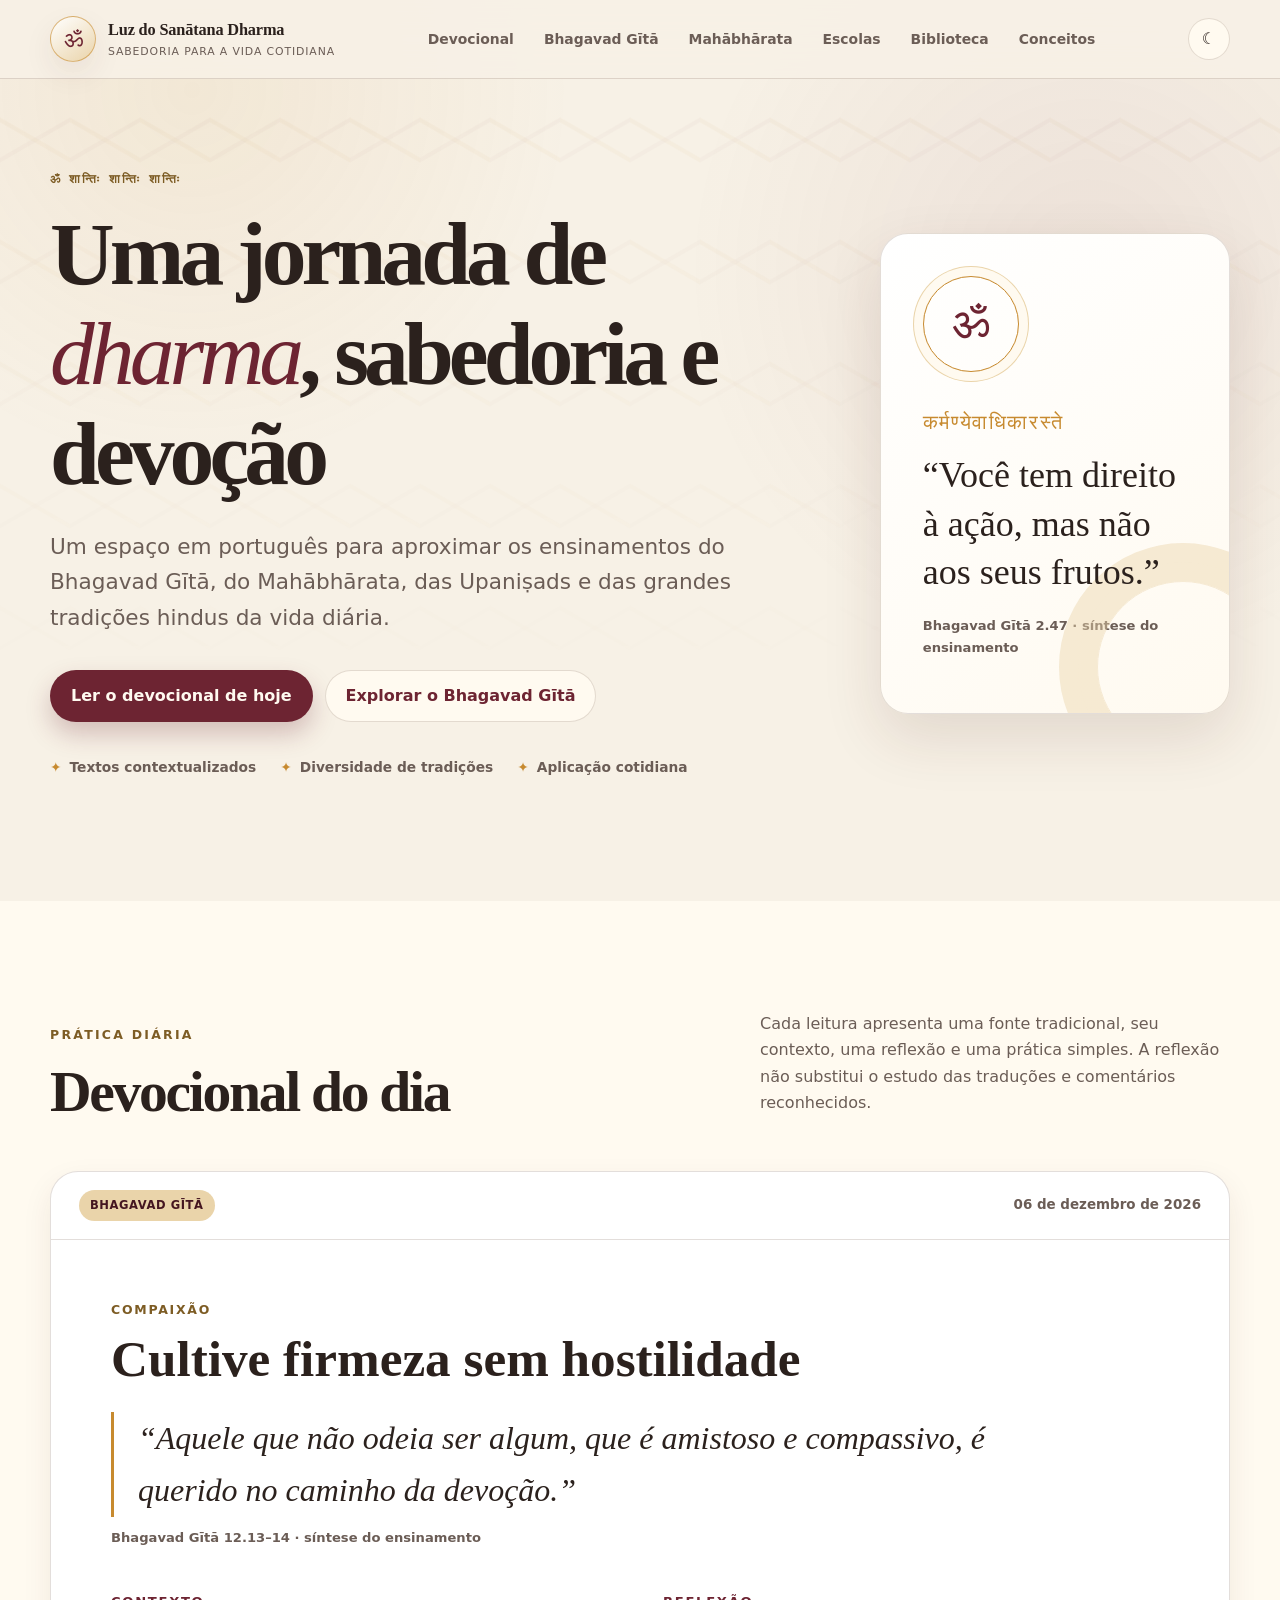
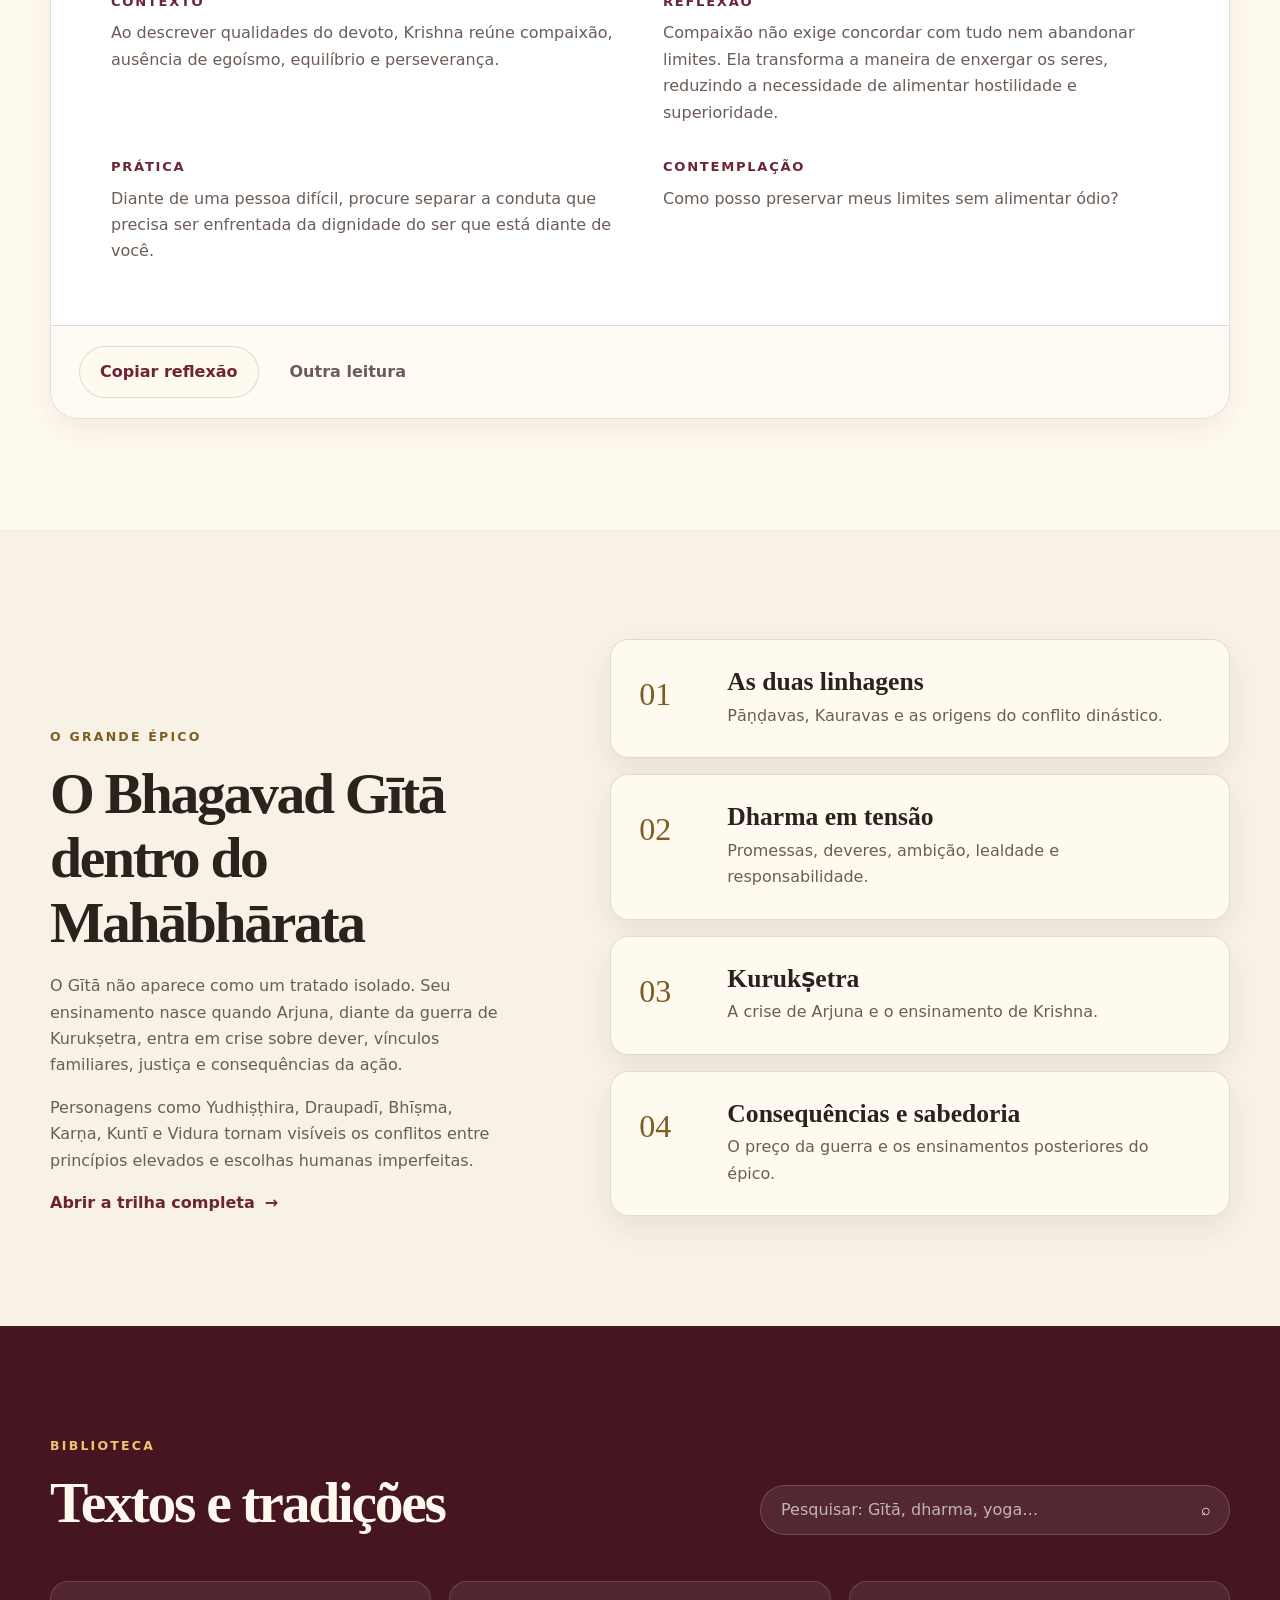
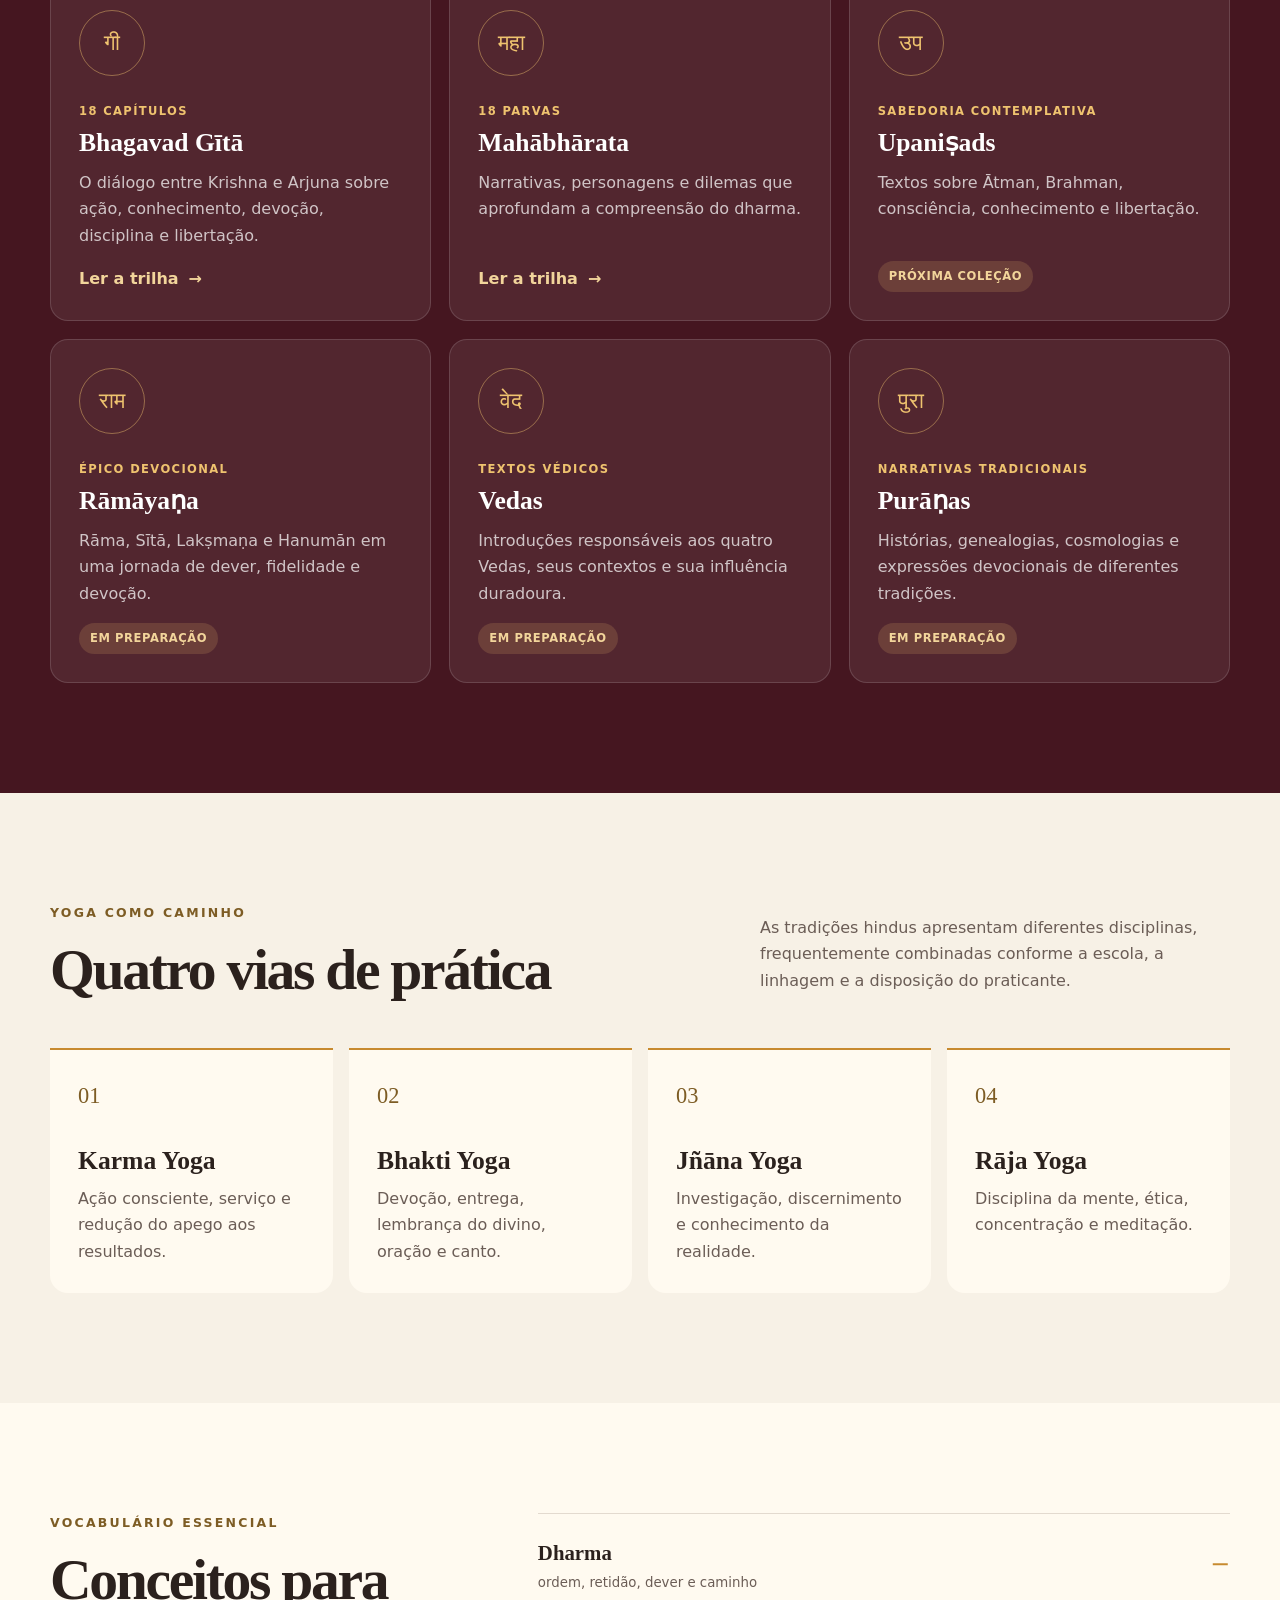
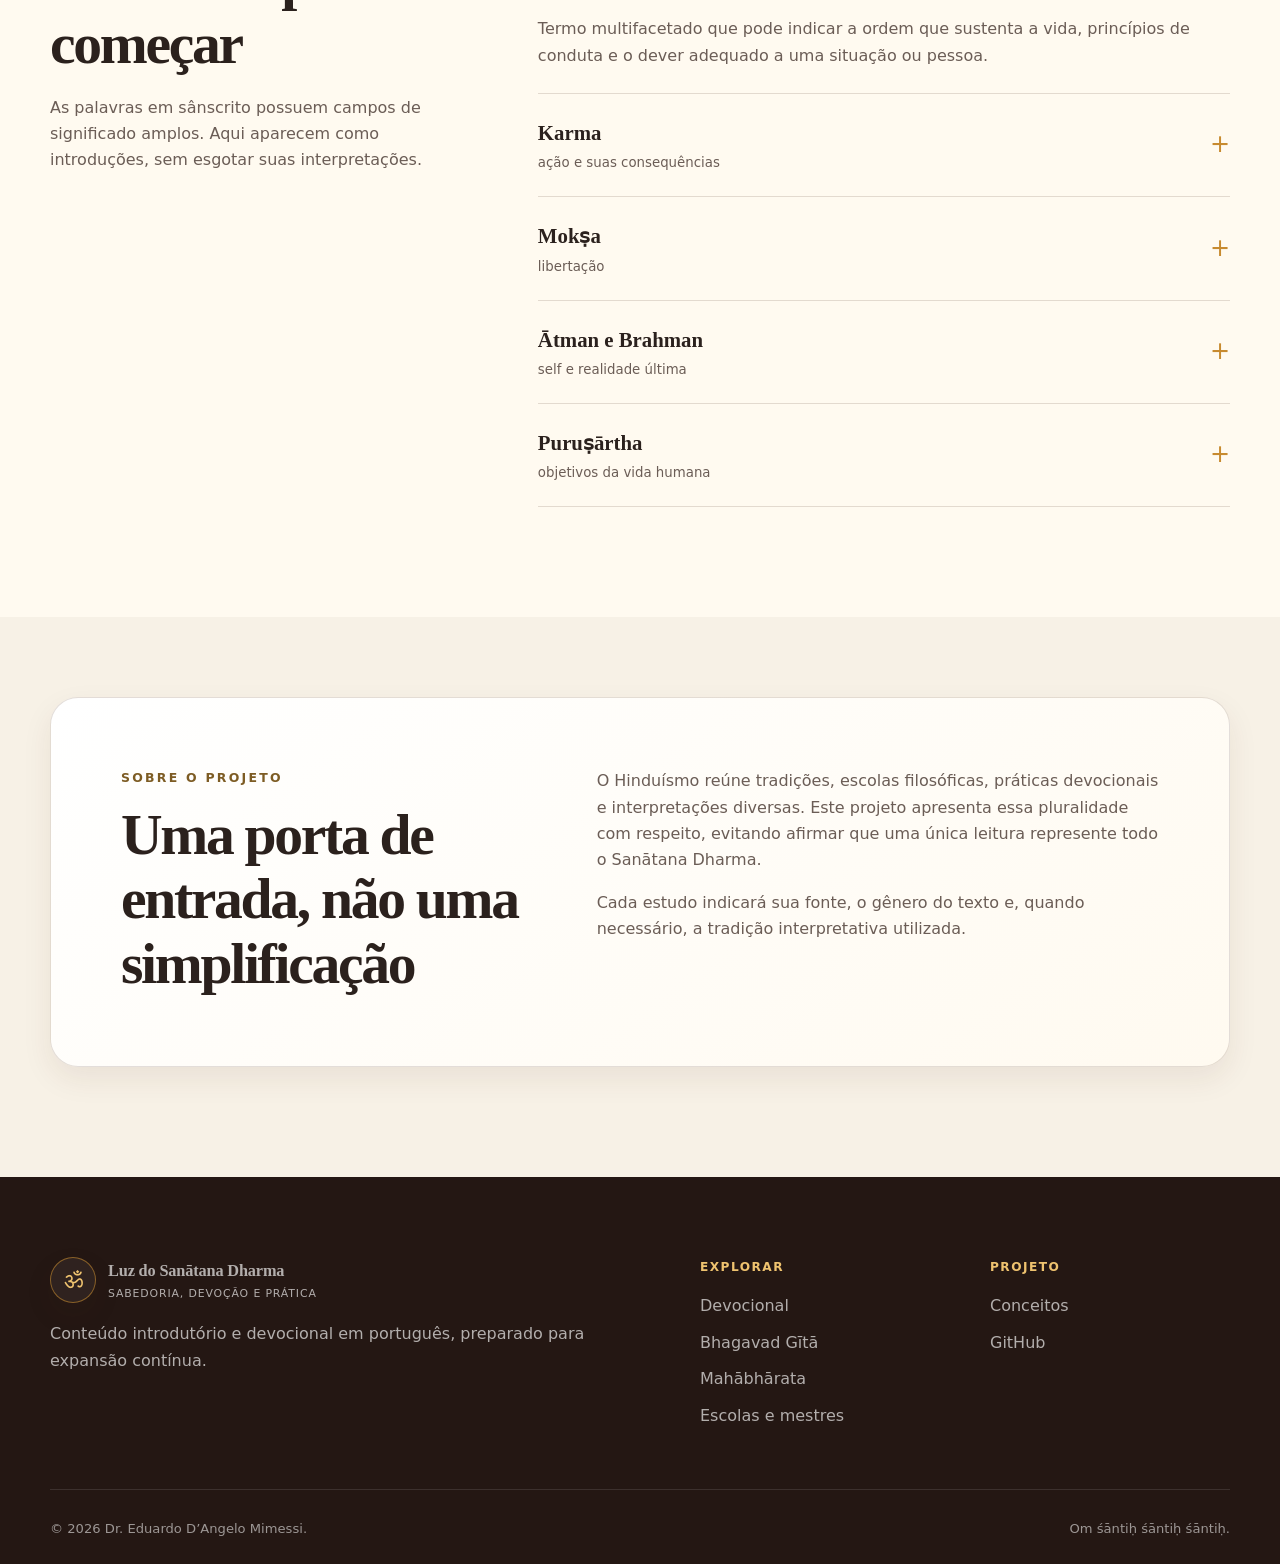
==== commit a4c033a7: "Adiciona escolas e mestres do Sanātana Dharma e corrige contraste dos temas Nova página escolas.html" ====
--- a/docs/index.html
+++ b/docs/index.html
@@ -14,6 +14,7 @@
   <link rel="manifest" href="manifest.webmanifest">
   <link rel="icon" href="icon.svg" type="image/svg+xml">
   <link rel="stylesheet" href="styles.css">
+  <link rel="stylesheet" href="home-overrides.css">
   <script defer src="app.js"></script>
 </head>
 <body>
@@ -34,6 +35,7 @@
         <a href="#devocional">Devocional</a>
         <a href="gita.html">Bhagavad Gītā</a>
         <a href="mahabharata.html">Mahābhārata</a>
+        <a href="escolas.html">Escolas</a>
         <a href="#biblioteca">Biblioteca</a>
         <a href="#conceitos">Conceitos</a>
       </nav>
@@ -203,7 +205,7 @@
   <footer class="site-footer">
     <div class="container footer-grid">
       <div><a class="brand footer-brand" href="#inicio"><span class="brand-mark" aria-hidden="true">ॐ</span><span><strong>Luz do Sanātana Dharma</strong><small>sabedoria, devoção e prática</small></span></a><p>Conteúdo introdutório e devocional em português, preparado para expansão contínua.</p></div>
-      <nav aria-label="Links do rodapé"><strong>Explorar</strong><a href="#devocional">Devocional</a><a href="gita.html">Bhagavad Gītā</a><a href="mahabharata.html">Mahābhārata</a></nav>
+      <nav aria-label="Links do rodapé"><strong>Explorar</strong><a href="#devocional">Devocional</a><a href="gita.html">Bhagavad Gītā</a><a href="mahabharata.html">Mahābhārata</a><a href="escolas.html">Escolas e mestres</a></nav>
       <nav aria-label="Informações do projeto"><strong>Projeto</strong><a href="#conceitos">Conceitos</a><a href="https://github.com/edumimessi/luzdosanatanadharma" rel="noopener noreferrer">GitHub</a></nav>
     </div>
     <div class="container footer-bottom"><p>© <span id="current-year"></span> Dr. Eduardo D’Angelo Mimessi.</p><p>Om śāntiḥ śāntiḥ śāntiḥ.</p></div>
--- a/docs/styles.css
+++ b/docs/styles.css
@@ -1,9 +1,14 @@
 :root {
   --bg: #f7f1e6;
   --surface: #fffaf0;
+  --surface-soft: #f5efe4;
   --surface-strong: #ffffff;
+  --text-soft: #655a55;
+  --gold-dark: #7d5c24;
+  --on-primary: #fffaf0;
+  --surface-deep: #451620;
   --text: #2b211d;
-  --muted: #74665f;
+  --muted: #6b5d56;
   --primary: #6d2432;
   --primary-dark: #451620;
   --accent: #c78a2f;
@@ -22,7 +27,12 @@
 html[data-theme="dark"] {
   --bg: #191311;
   --surface: #241b18;
+  --surface-soft: #201815;
   --surface-strong: #2d221e;
+  --text-soft: #c3b3a8;
+  --gold-dark: #e3b45f;
+  --on-primary: #241b18;
+  --surface-deep: #3a171e;
   --text: #f6ead8;
   --muted: #c3b3a8;
   --primary: #d18a97;
@@ -137,7 +147,7 @@
 
 .eyebrow {
   margin-bottom: 14px;
-  color: var(--accent);
+  color: var(--gold-dark);
   font-size: 0.78rem;
   font-weight: 800;
   letter-spacing: 0.18em;
@@ -163,8 +173,8 @@
   z-index: 999;
   padding: 10px 14px;
   border-radius: 8px;
-  background: var(--primary-dark);
-  color: white;
+  background: var(--surface-deep);
+  color: #fff8ec;
   transform: translateY(-160%);
   transition: transform 0.2s ease;
 }
@@ -333,7 +343,7 @@
 
 .button-primary {
   background: var(--primary);
-  color: #fffaf0;
+  color: var(--on-primary);
   box-shadow: 0 12px 24px color-mix(in srgb, var(--primary) 25%, transparent);
 }
 
@@ -491,7 +501,7 @@
 
 .devotional-kicker {
   margin-bottom: 10px;
-  color: var(--accent);
+  color: var(--gold-dark);
   font-size: 0.78rem;
   font-weight: 800;
   letter-spacing: 0.14em;
@@ -584,7 +594,7 @@
 }
 
 .epic-timeline article > span {
-  color: var(--accent);
+  color: var(--gold-dark);
   font-family: var(--serif);
   font-size: 2rem;
 }
@@ -598,7 +608,7 @@
 }
 
 .library-section {
-  background: var(--primary-dark);
+  background: var(--surface-deep);
   color: #fff8ec;
 }
 
@@ -717,7 +727,7 @@
 }
 
 .paths-grid span {
-  color: var(--accent);
+  color: var(--gold-dark);
   font-family: var(--serif);
   font-size: 1.4rem;
 }
@@ -888,8 +898,8 @@
   max-width: min(360px, calc(100% - 44px));
   padding: 13px 18px;
   border-radius: 999px;
-  background: var(--primary-dark);
-  color: white;
+  background: var(--surface-deep);
+  color: #fff8ec;
   font-size: 0.86rem;
   font-weight: 700;
   box-shadow: var(--shadow);
--- a/docs/home-overrides.css
+++ b/docs/home-overrides.css
@@ -0,0 +1,13 @@
+.library-card .text-link {
+  margin-top: auto;
+  color: #f2d59b;
+}
+
+.library-card .text-link:hover,
+.library-card .text-link:focus-visible {
+  color: #ffffff;
+}
+
+.library-card .text-link + .status {
+  margin-top: 1rem;
+}
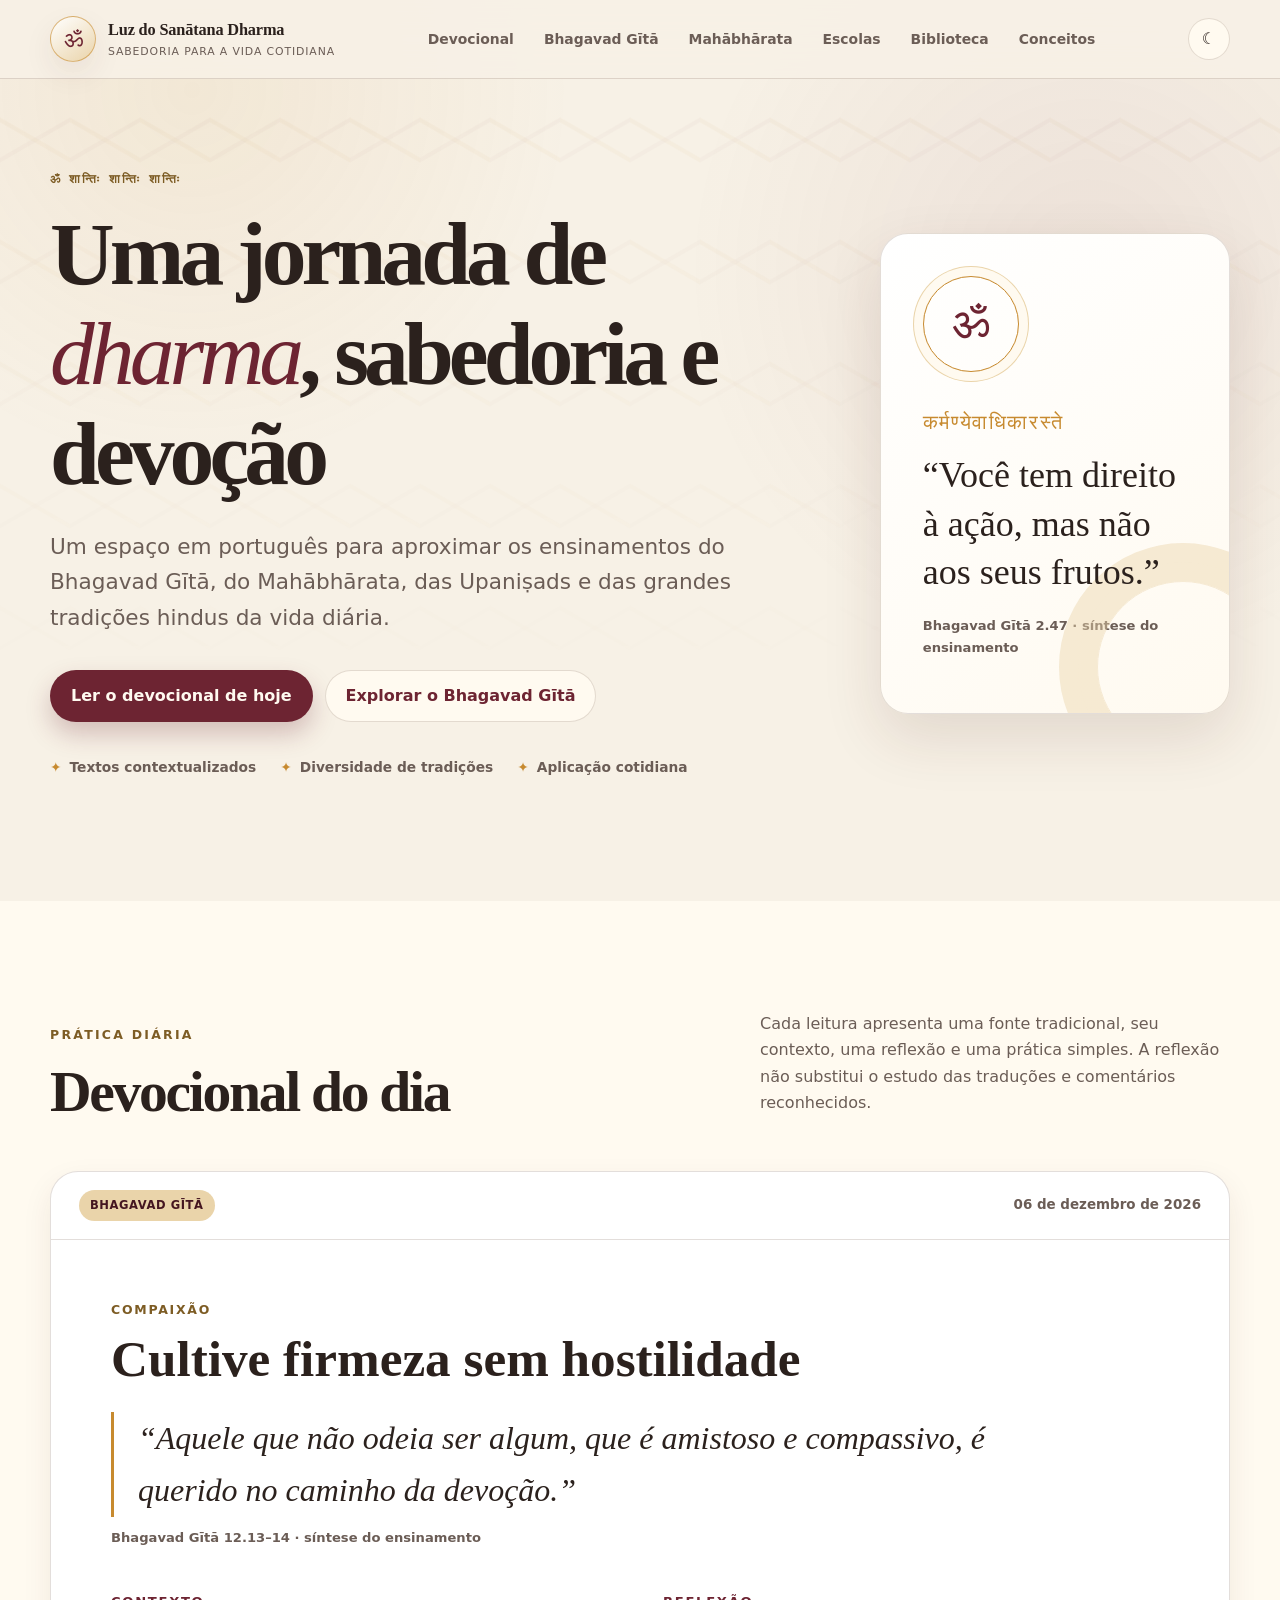
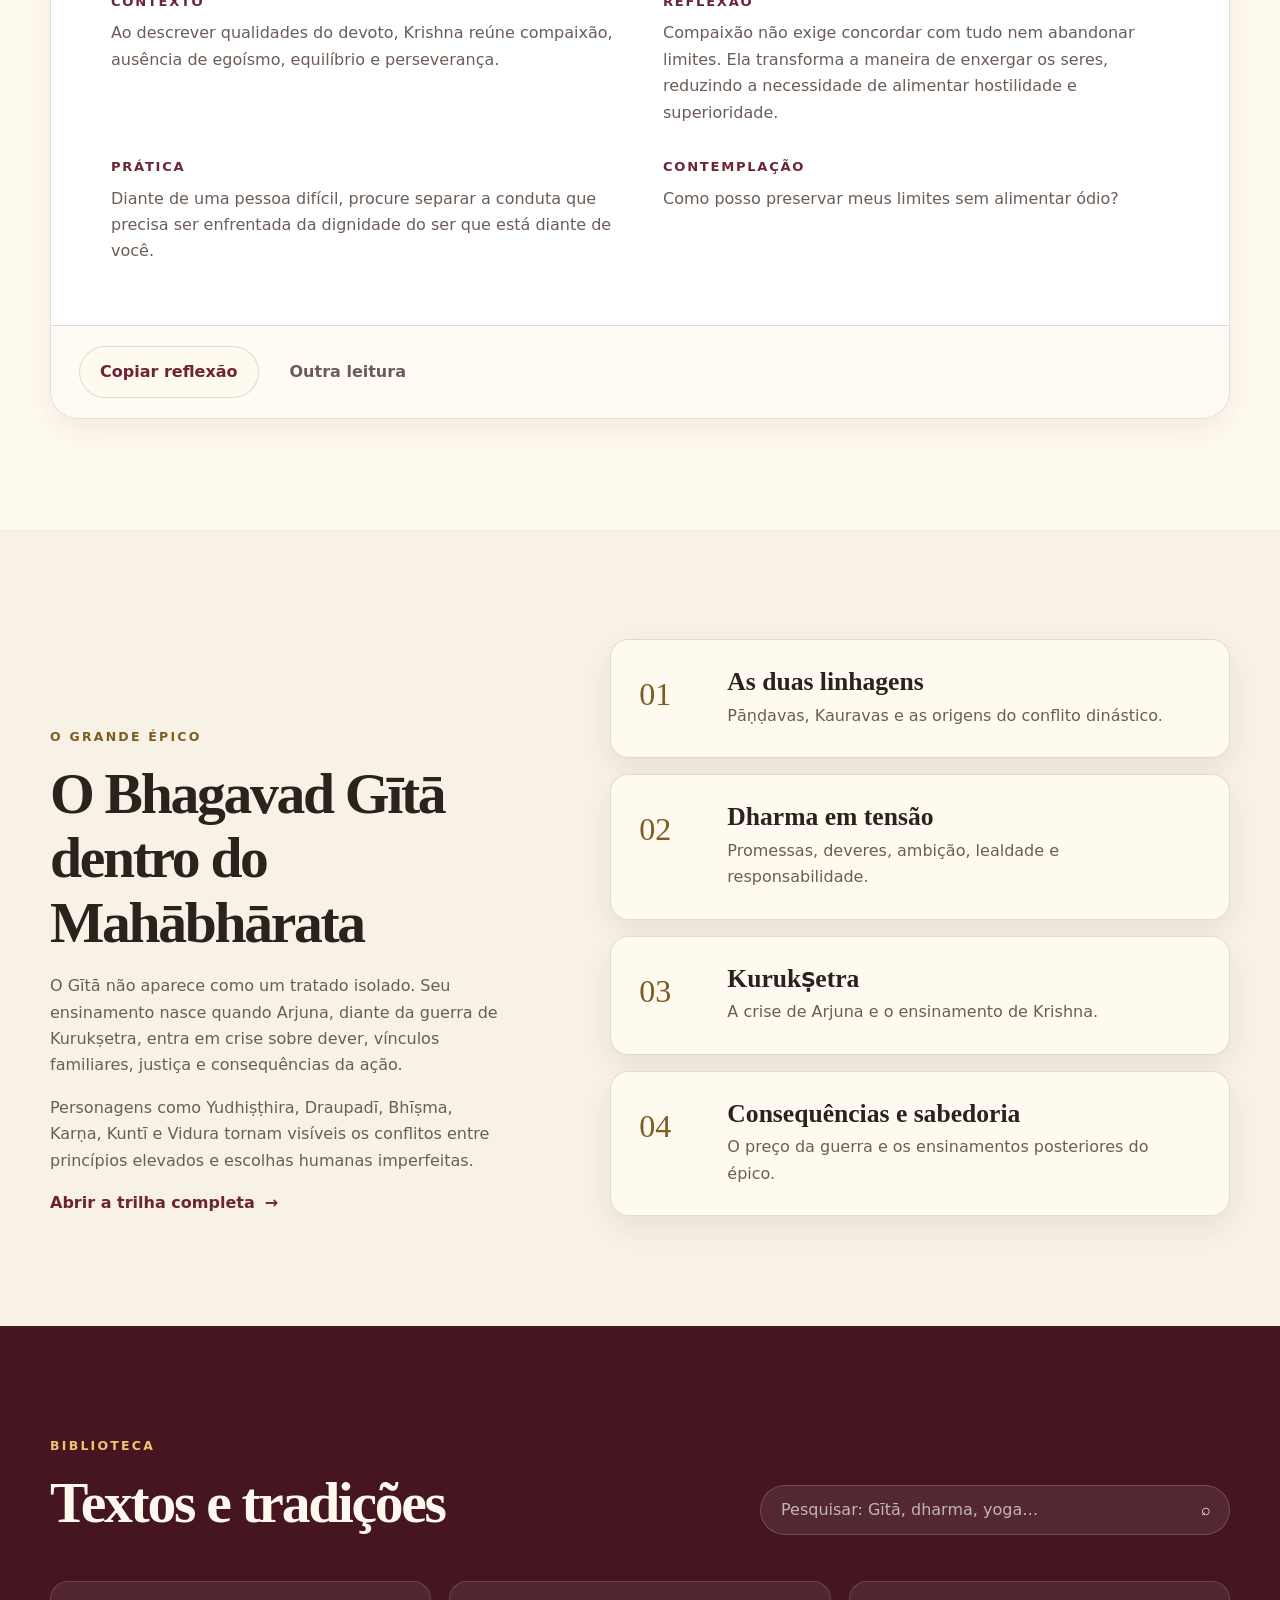
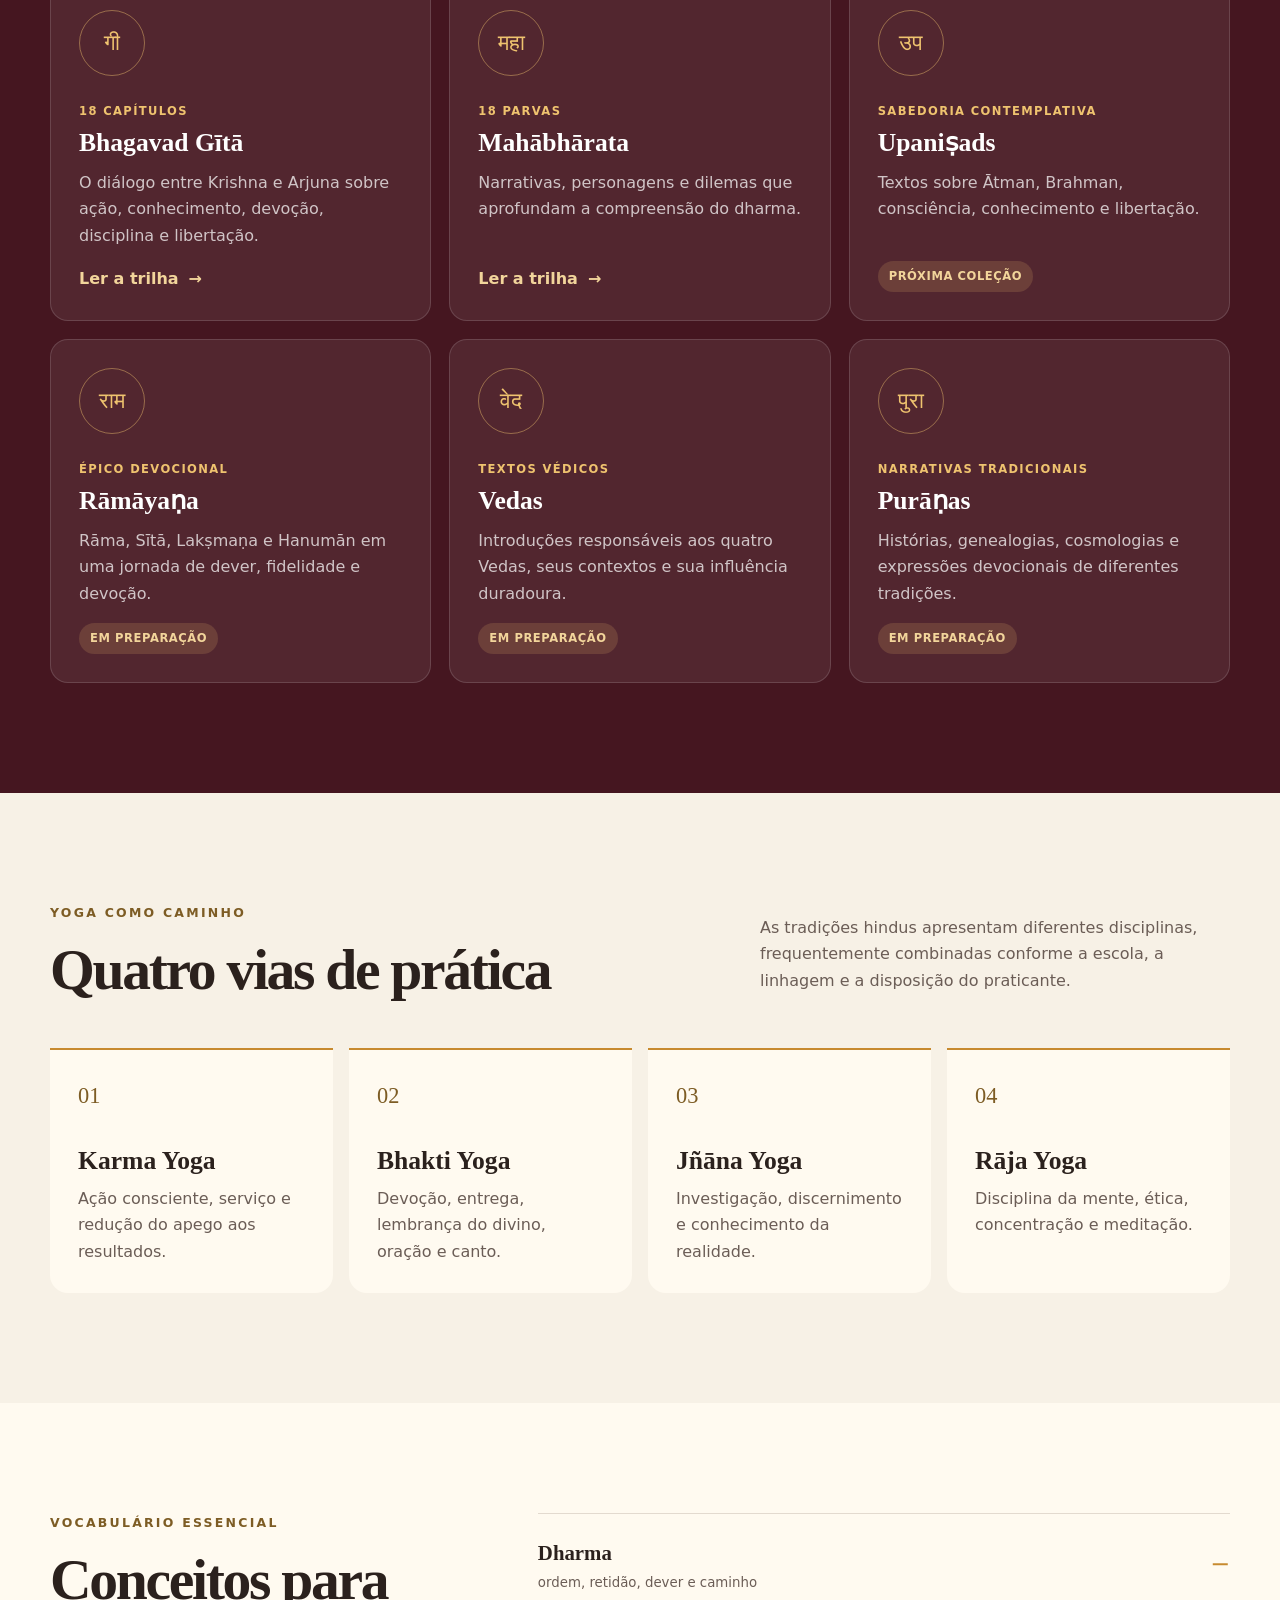
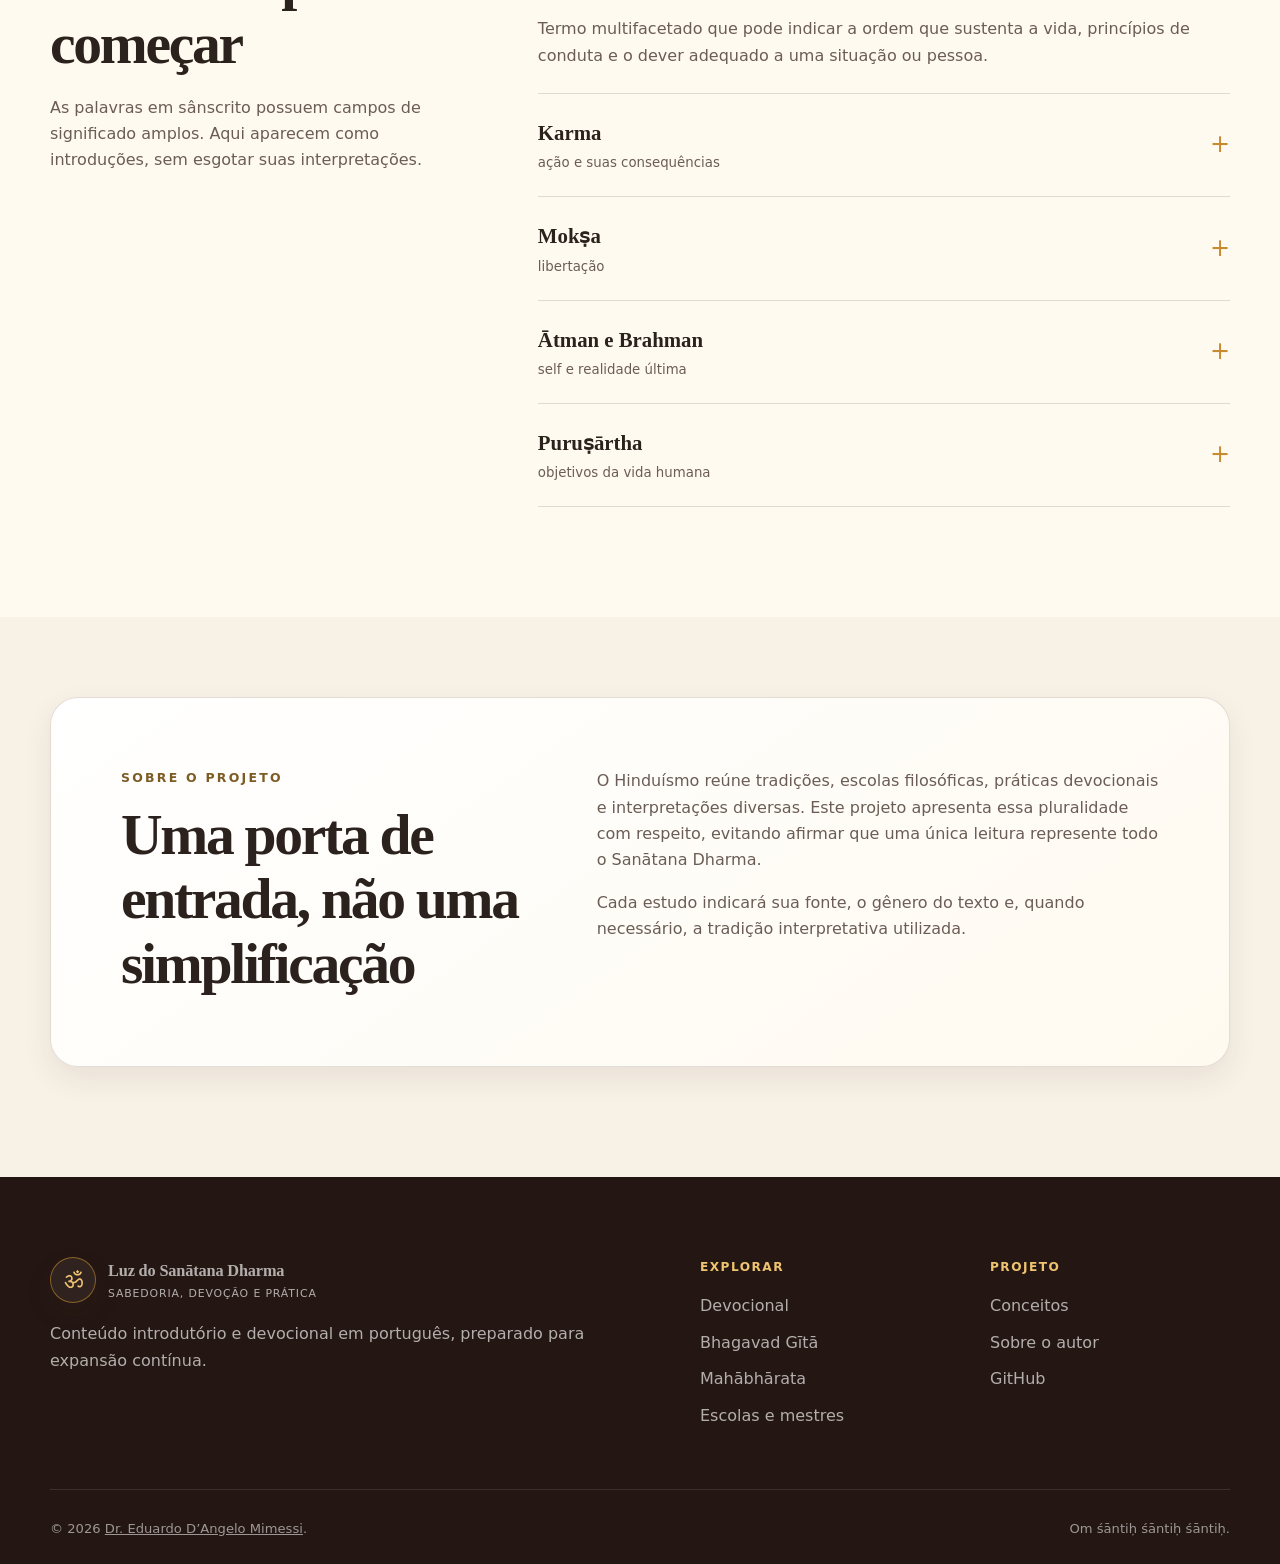
==== commit 34f76d5a: "Acrescenta a página "Sobre o autor" Cria docs/autor.html com o perfil do autor, a declaração de que " ====
--- a/docs/index.html
+++ b/docs/index.html
@@ -206,9 +206,9 @@
     <div class="container footer-grid">
       <div><a class="brand footer-brand" href="#inicio"><span class="brand-mark" aria-hidden="true">ॐ</span><span><strong>Luz do Sanātana Dharma</strong><small>sabedoria, devoção e prática</small></span></a><p>Conteúdo introdutório e devocional em português, preparado para expansão contínua.</p></div>
       <nav aria-label="Links do rodapé"><strong>Explorar</strong><a href="#devocional">Devocional</a><a href="gita.html">Bhagavad Gītā</a><a href="mahabharata.html">Mahābhārata</a><a href="escolas.html">Escolas e mestres</a></nav>
-      <nav aria-label="Informações do projeto"><strong>Projeto</strong><a href="#conceitos">Conceitos</a><a href="https://github.com/edumimessi/luzdosanatanadharma" rel="noopener noreferrer">GitHub</a></nav>
+      <nav aria-label="Informações do projeto"><strong>Projeto</strong><a href="#conceitos">Conceitos</a><a href="autor.html">Sobre o autor</a><a href="https://github.com/edumimessi/luzdosanatanadharma" rel="noopener noreferrer">GitHub</a></nav>
     </div>
-    <div class="container footer-bottom"><p>© <span id="current-year"></span> Dr. Eduardo D’Angelo Mimessi.</p><p>Om śāntiḥ śāntiḥ śāntiḥ.</p></div>
+    <div class="container footer-bottom"><p>© <span id="current-year"></span> <a href="autor.html">Dr. Eduardo D’Angelo Mimessi</a>.</p><p>Om śāntiḥ śāntiḥ śāntiḥ.</p></div>
   </footer>
 
   <div class="toast" id="toast" role="status" aria-live="polite"></div>
